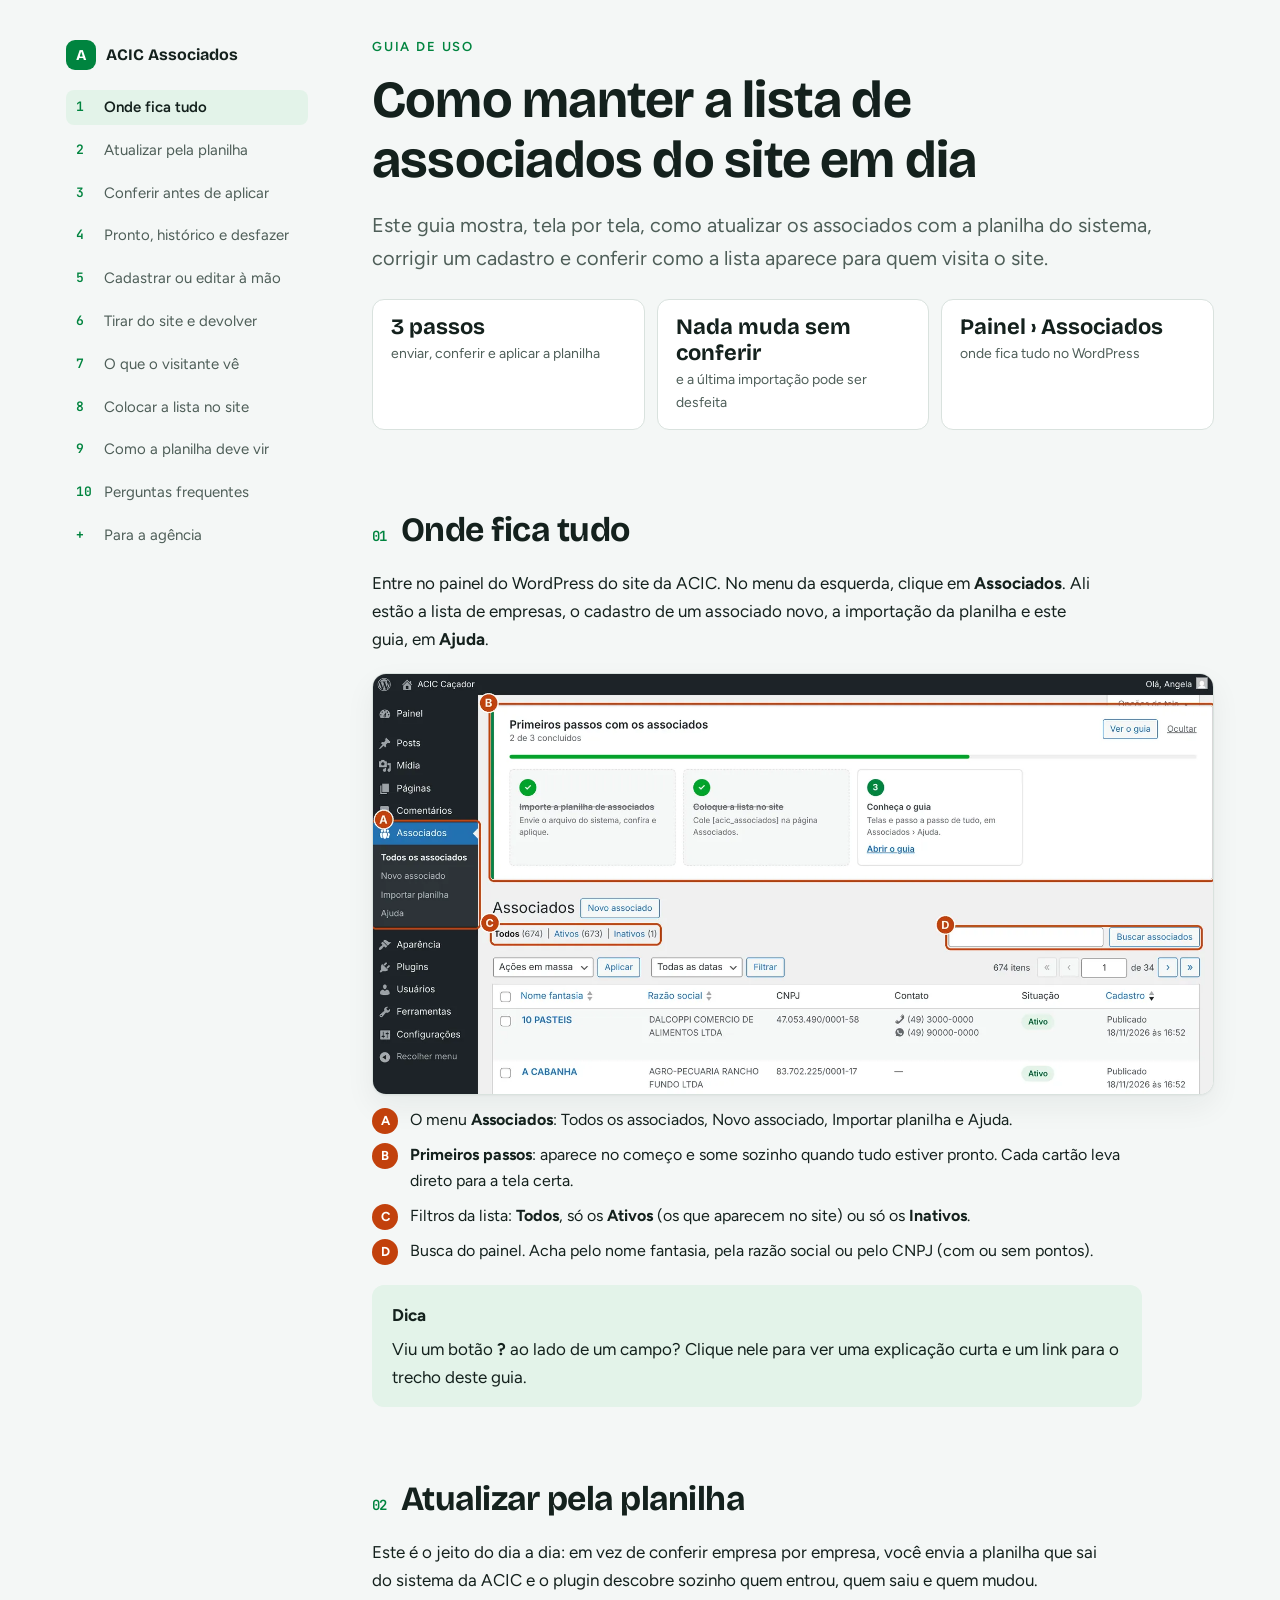
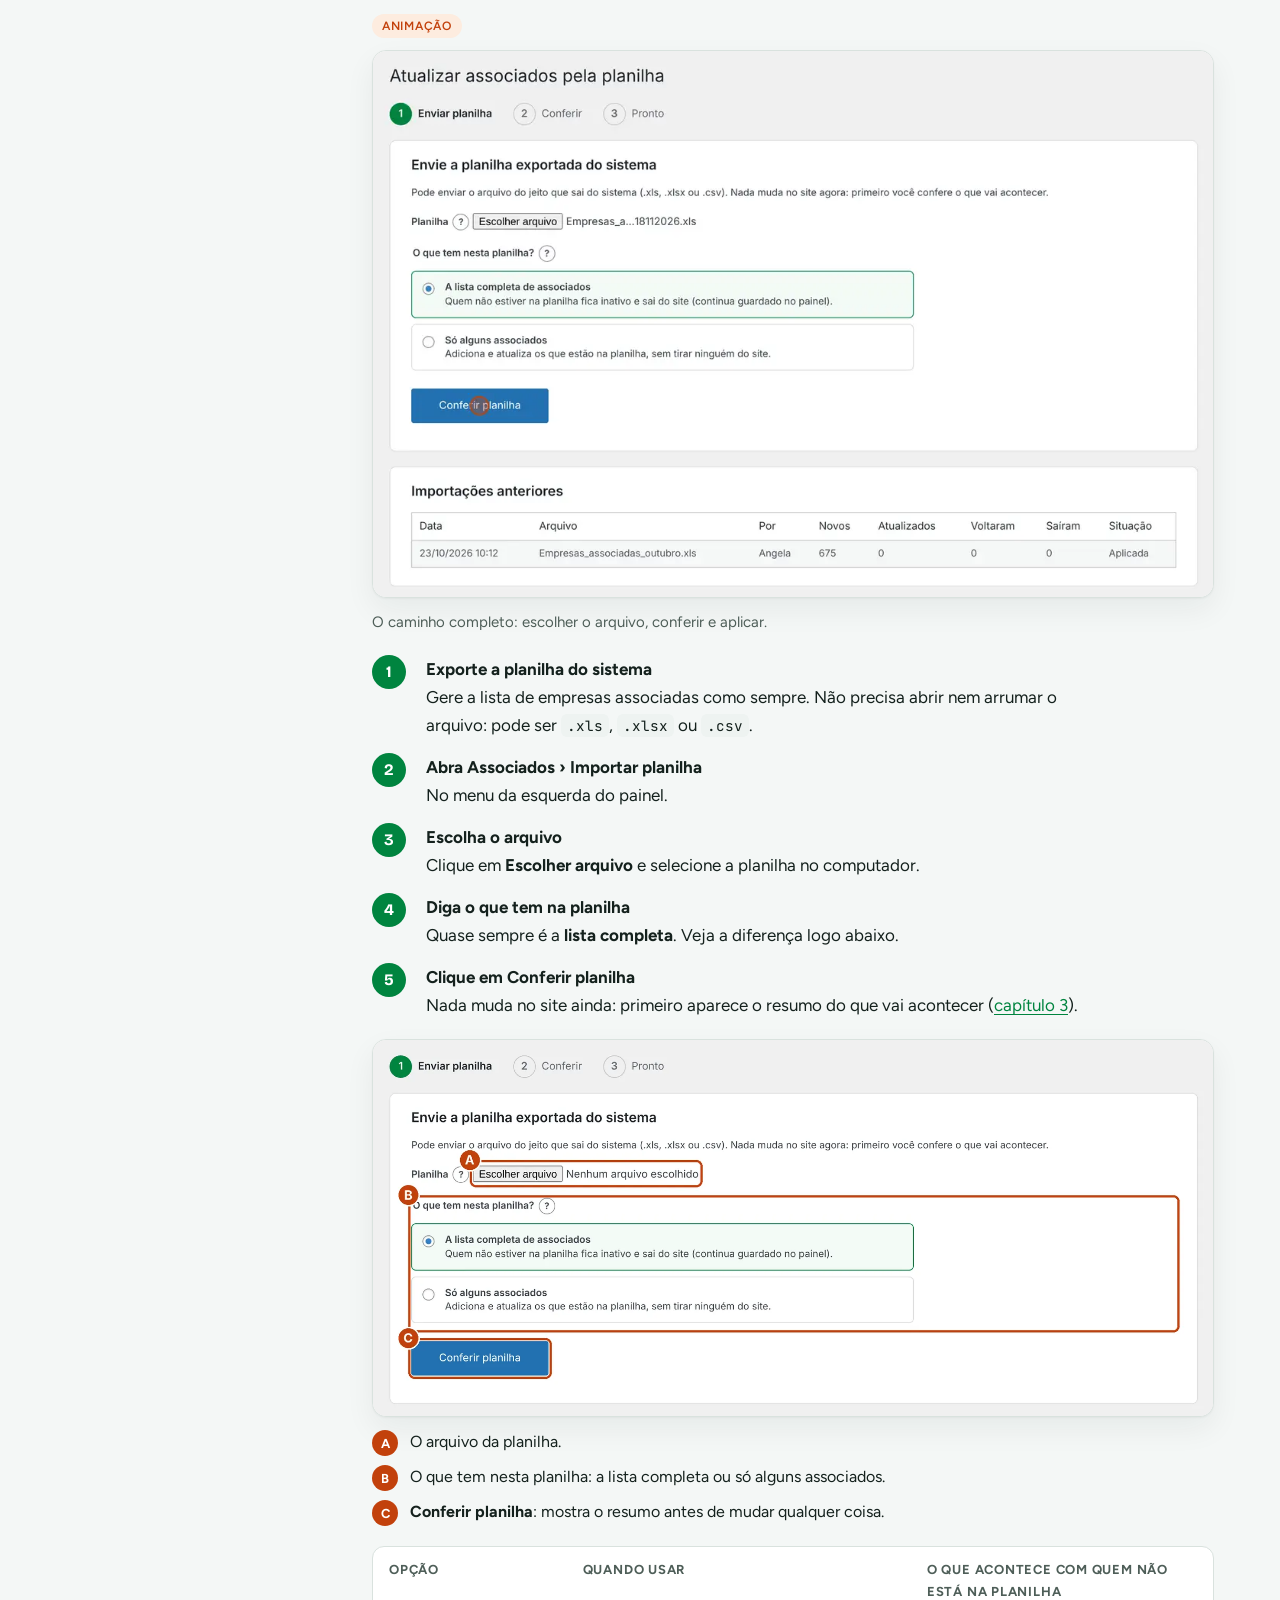
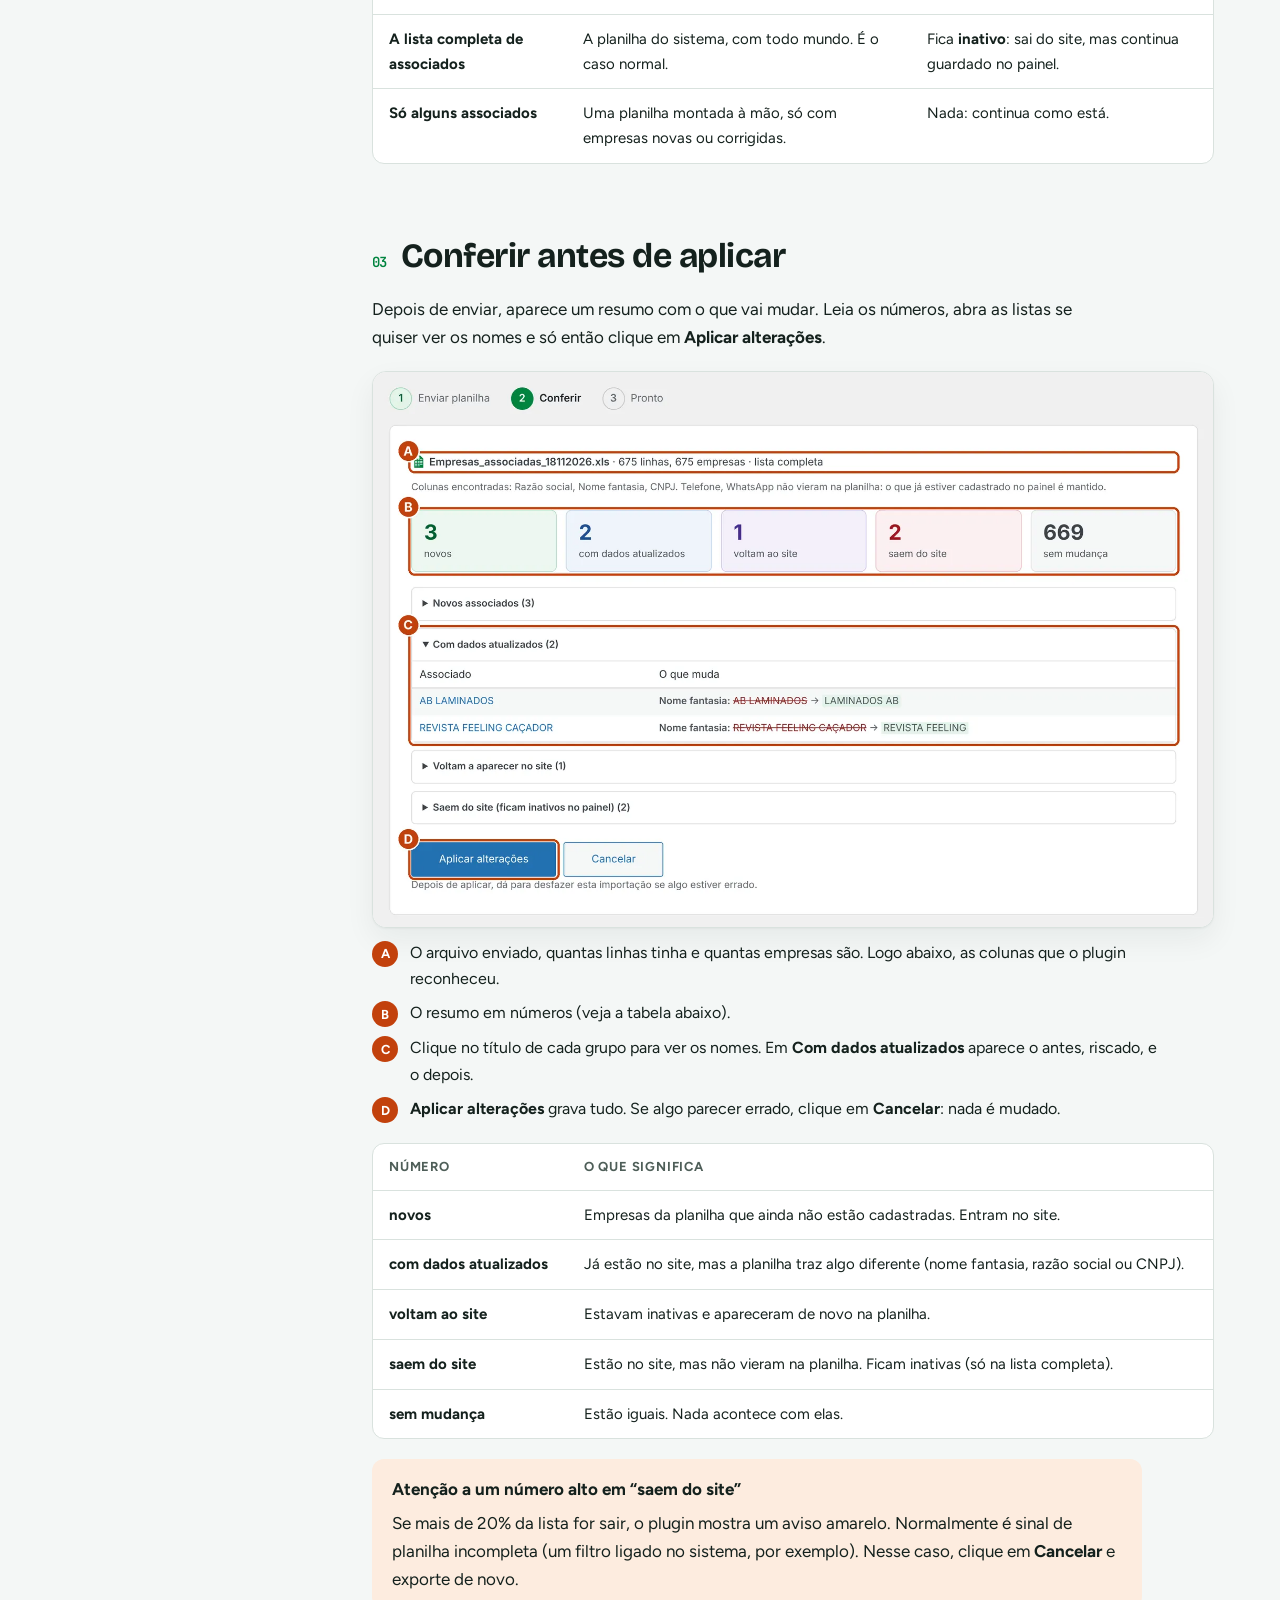
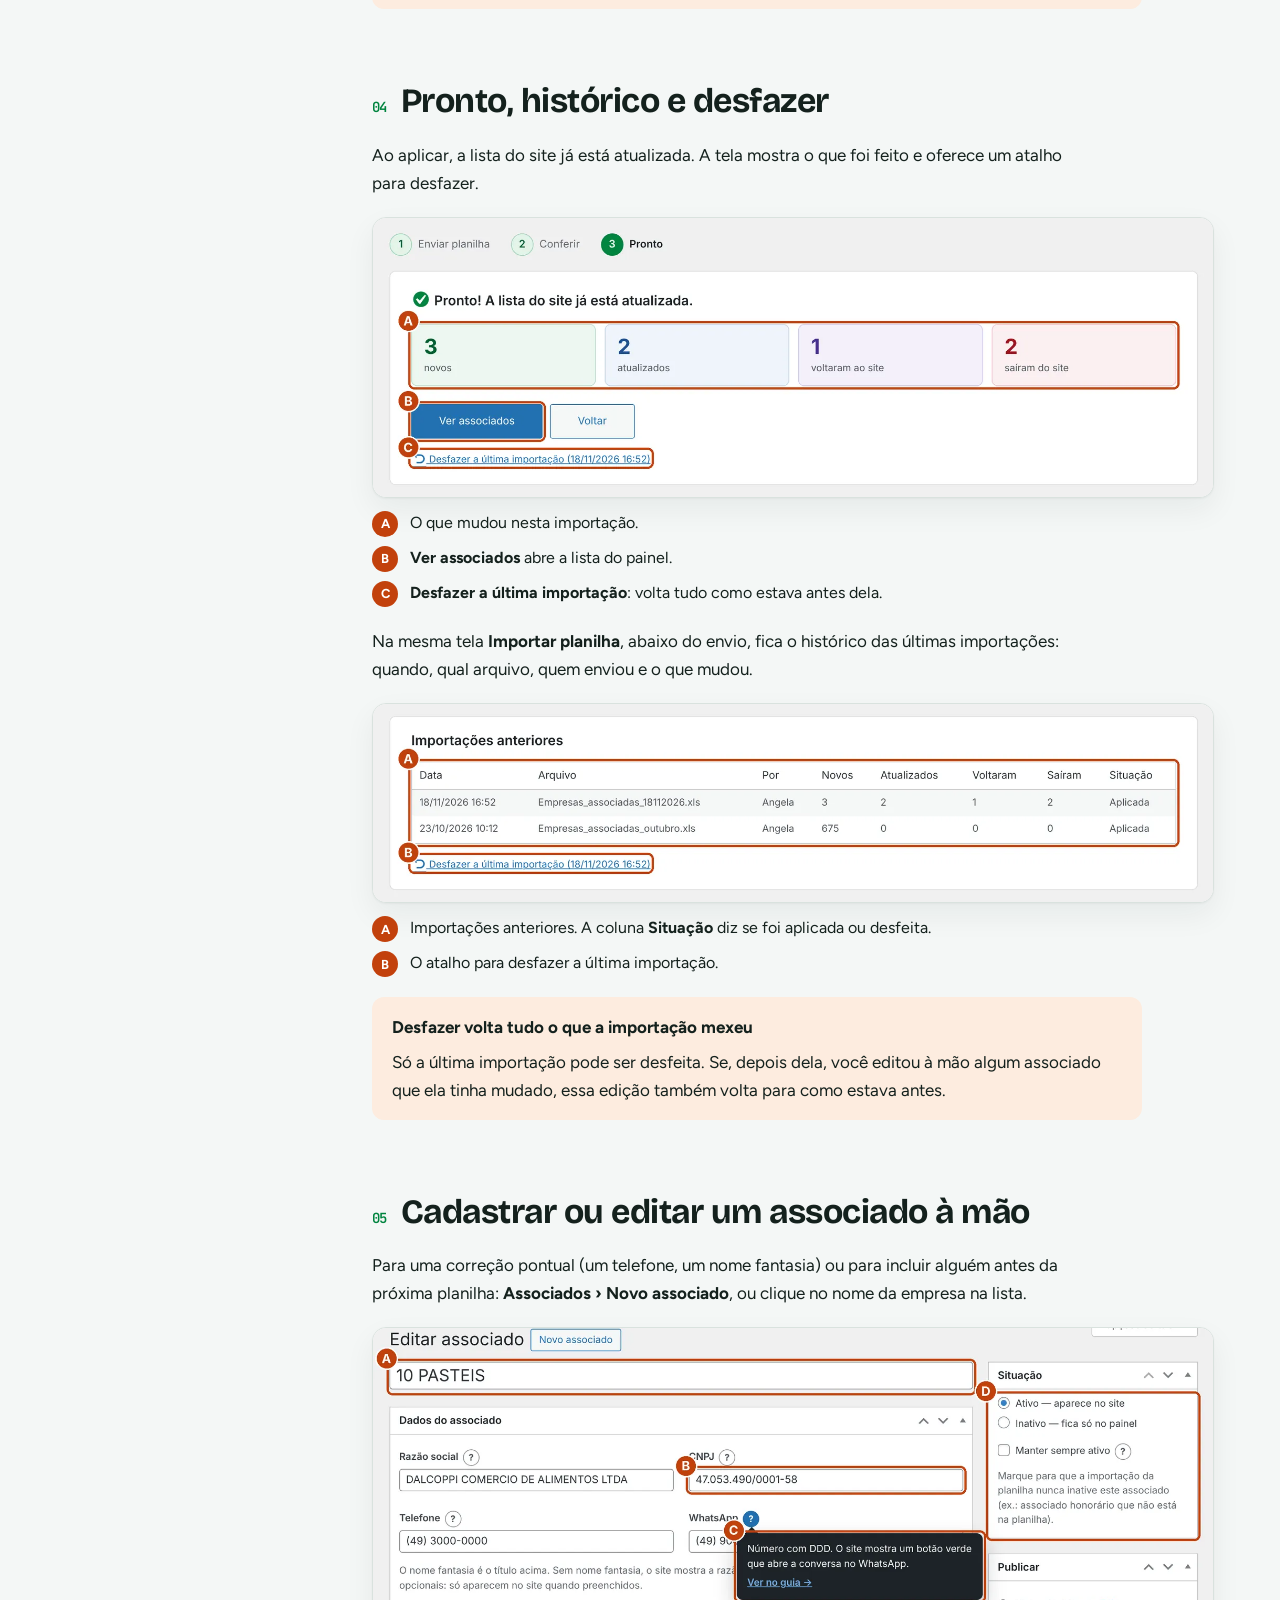
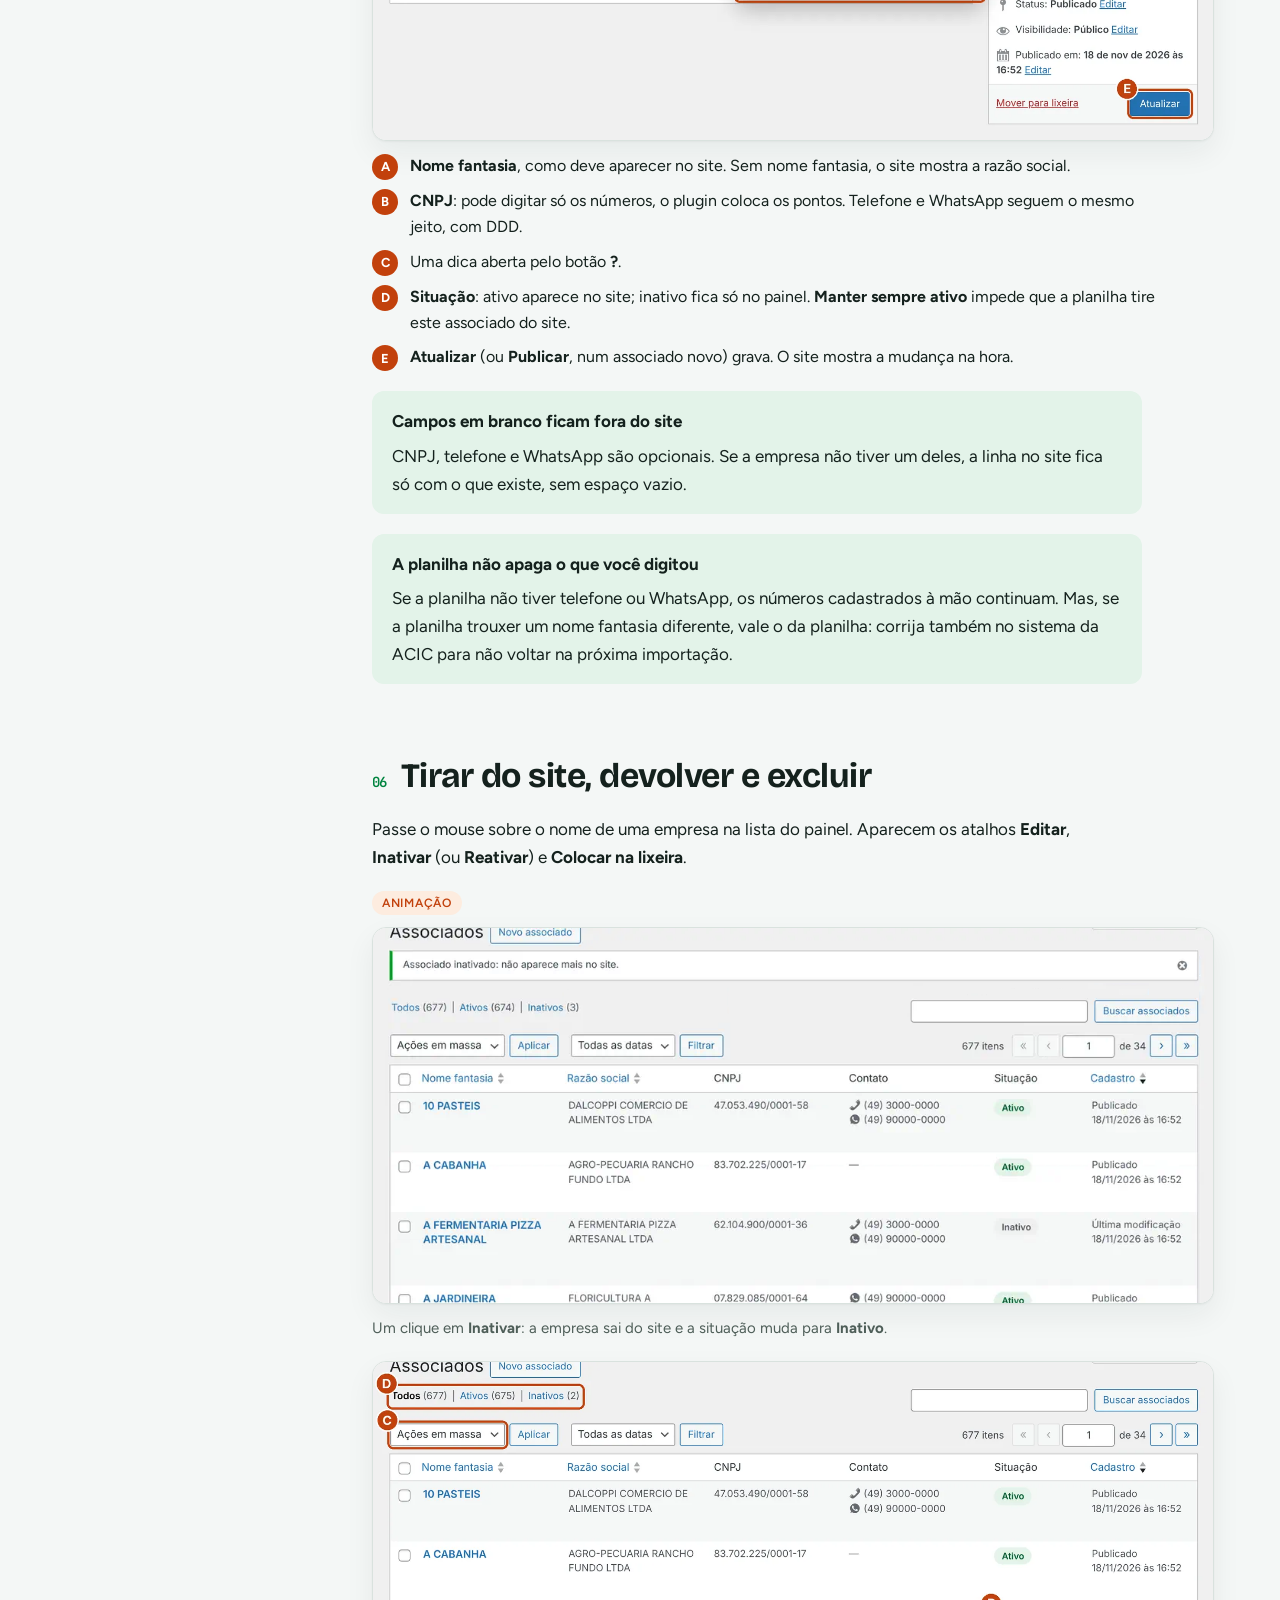
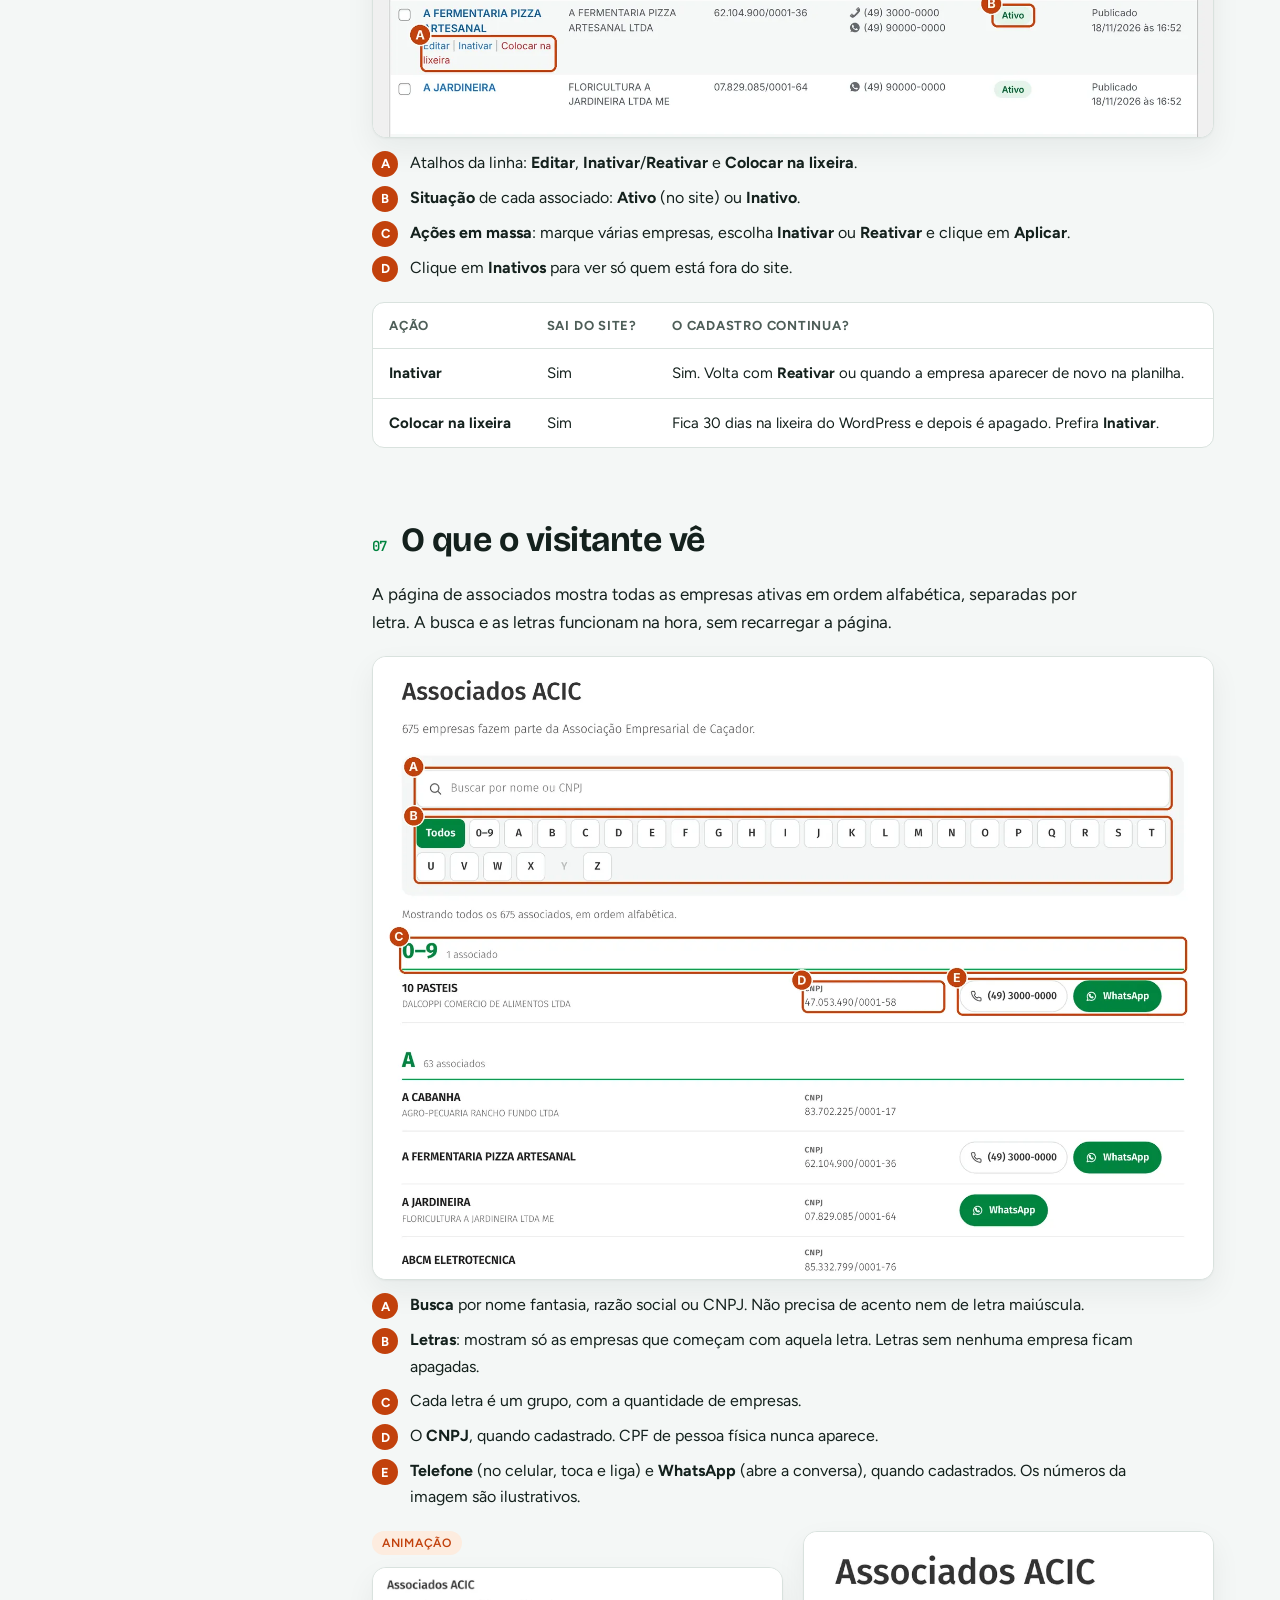
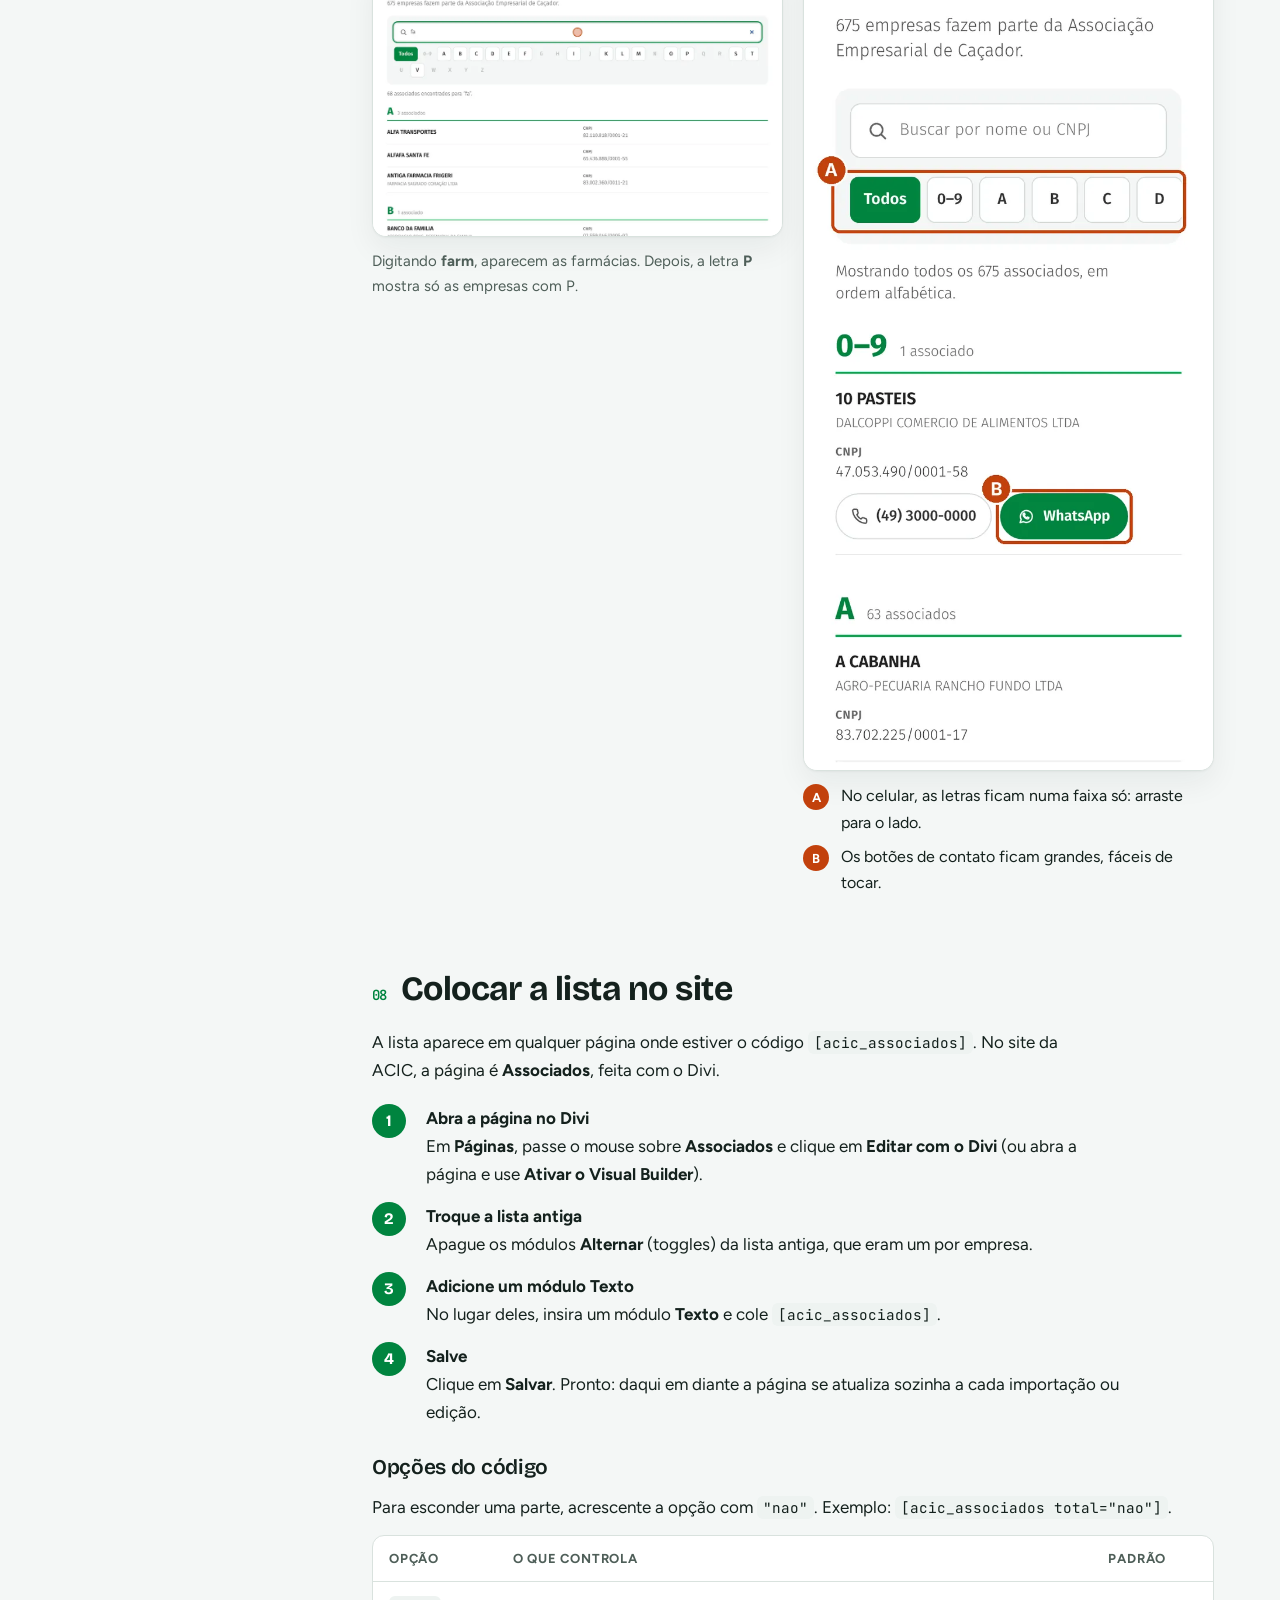
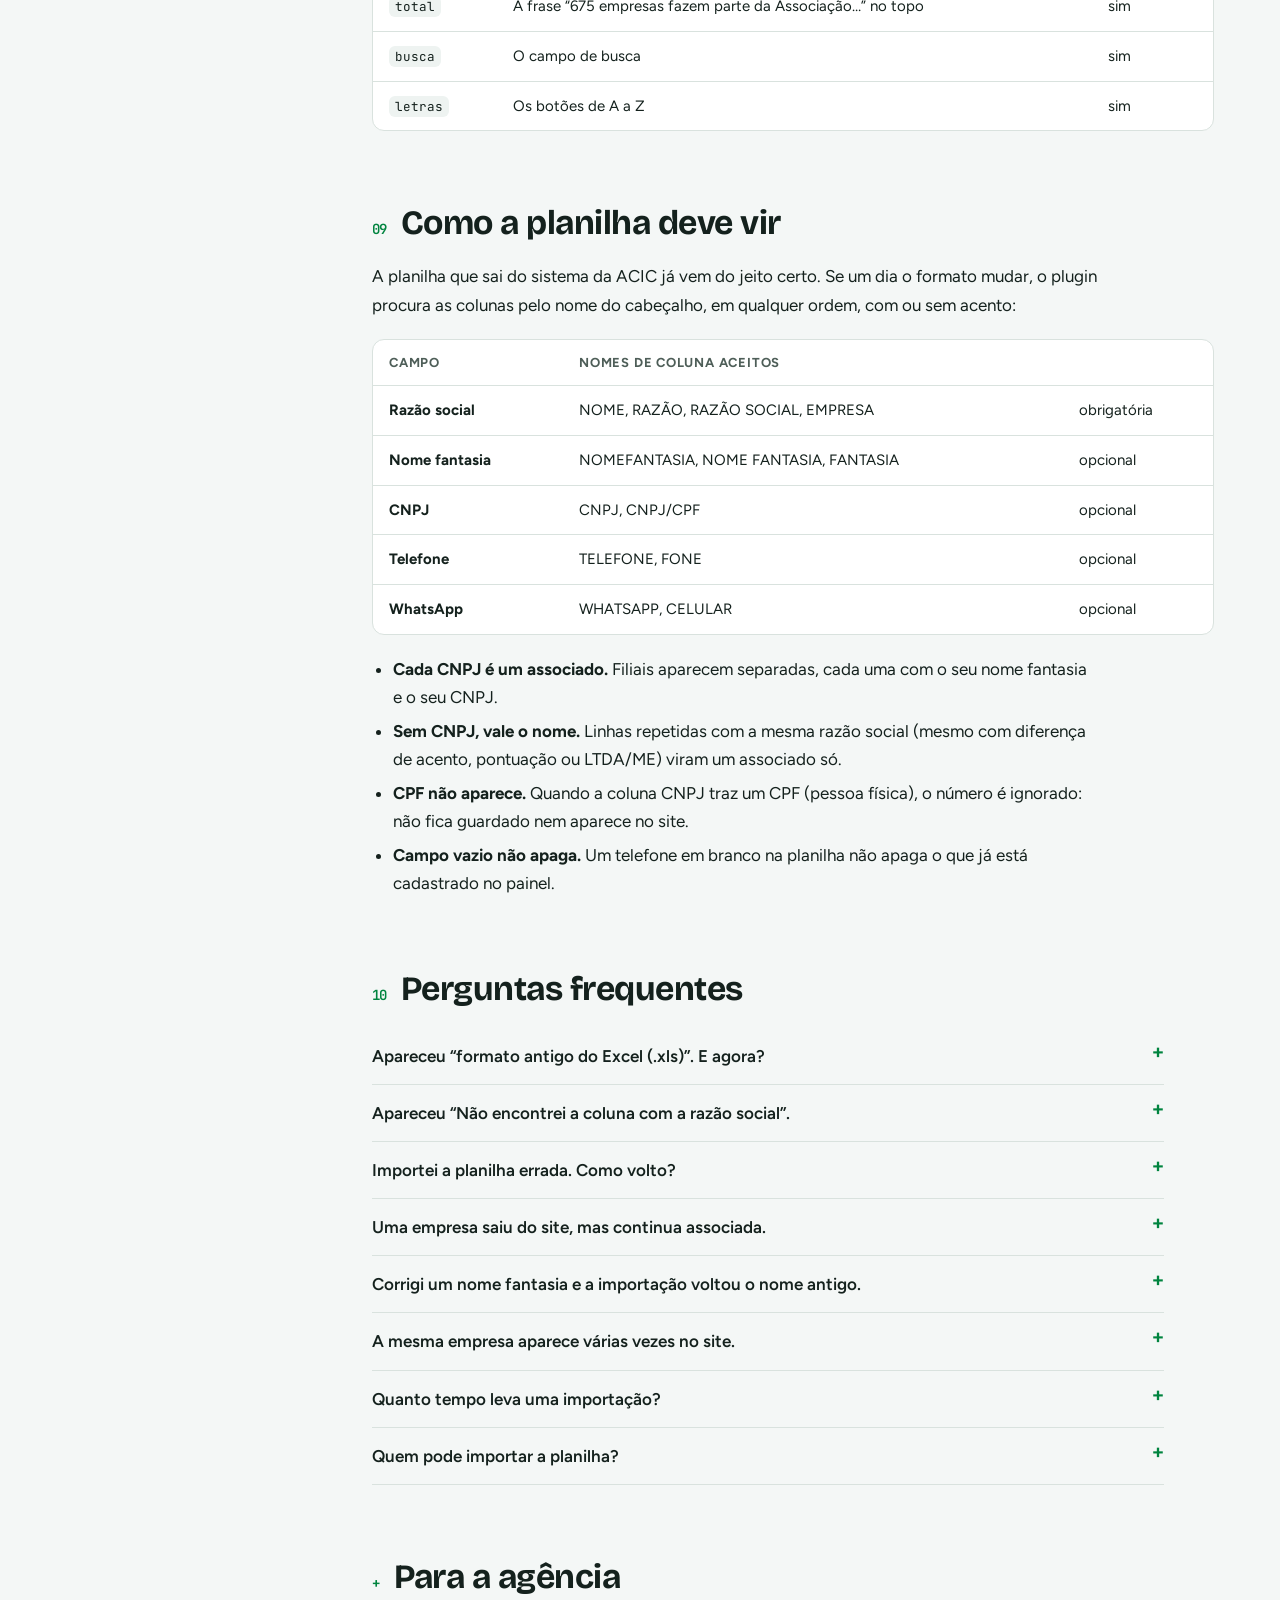
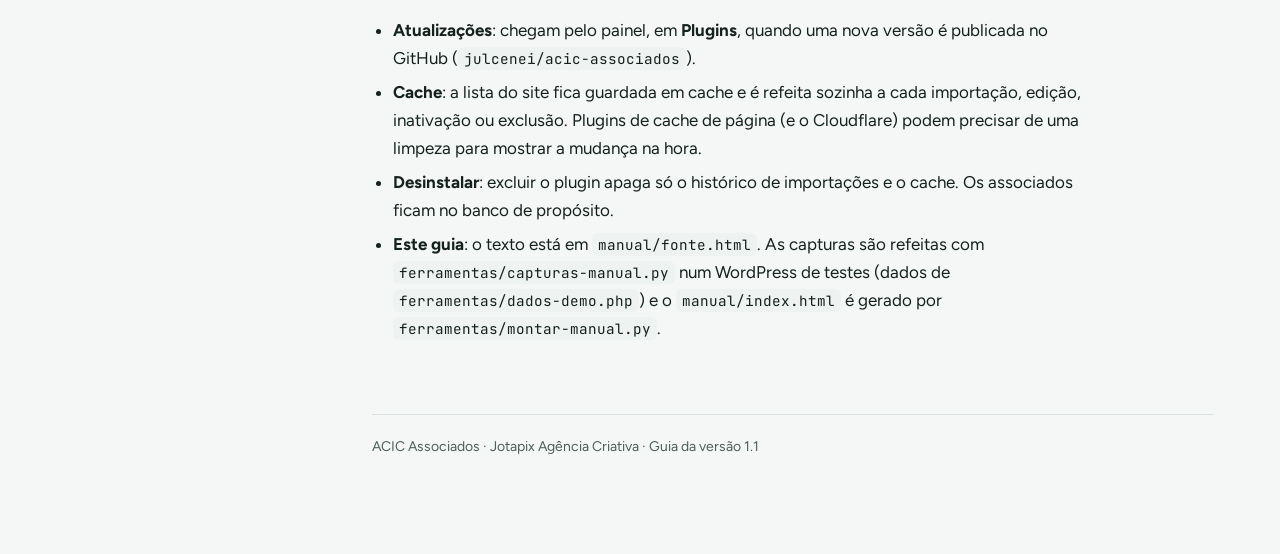
==== manual/index.html @ 361d0163 "Versão 1.1.0: guia de uso com telas no painel, primeiros passos e dicas Co-Authored-By: Claude Opus " ====
<!doctype html>
<html lang="pt-BR">
<head>
<meta charset="utf-8">
<meta name="viewport" content="width=device-width, initial-scale=1, viewport-fit=cover">
<title>Guia do ACIC Associados</title>
<meta name="claude:viewport-fit-sides" content="cover">
<link rel="preconnect" href="https://fonts.googleapis.com">
<link rel="stylesheet" href="https://fonts.googleapis.com/css2?family=Bricolage+Grotesque:opsz,wght@12..96,600;12..96,700&amp;family=Figtree:wght@400;500;600;700&amp;family=JetBrains+Mono:wght@500&amp;display=swap">
<style>
/* Layout (o mesmo do guia do JPX Eventos): guia de campo — índice fixo à esquerda, coluna de leitura com capturas anotadas (letras laranja = marcações nas imagens). */
:root{
  --bg:#F4F7F6; --surface:#FFFFFF; --ink:#14211D; --muted:#4E5E58; --line:#D9E2DE;
  --accent:#00843F; --accent-soft:#E3F3E9; --mark:#C2410C; --mark-soft:#FDECDF; --code:#EEF3F1;
  --display:'Bricolage Grotesque','Segoe UI',system-ui,sans-serif;
  --body:'Figtree','Segoe UI',system-ui,-apple-system,sans-serif;
  --mono:'JetBrains Mono',ui-monospace,Consolas,monospace;
  --r:14px;
}
@media (prefers-color-scheme: dark){:root:not([data-theme="light"]){
  --bg:#0E1513; --surface:#151F1C; --ink:#E4EDEA; --muted:#A3B5AE; --line:#2B3B36;
  --accent:#4CC98A; --accent-soft:#143322; --mark:#FF8F57; --mark-soft:#3A2419; --code:#1C2925; color-scheme:dark}}
:root[data-theme="dark"]{
  --bg:#0E1513; --surface:#151F1C; --ink:#E4EDEA; --muted:#A3B5AE; --line:#2B3B36;
  --accent:#4CC98A; --accent-soft:#143322; --mark:#FF8F57; --mark-soft:#3A2419; --code:#1C2925; color-scheme:dark}

*{box-sizing:border-box}
html{scroll-behavior:smooth;scroll-padding-top:24px}
body{margin:0;background:var(--bg);color:var(--ink);font:400 17px/1.65 var(--body);-webkit-font-smoothing:antialiased}
a{color:var(--accent);text-underline-offset:3px}
a:hover{text-decoration-thickness:2px}
:focus-visible{outline:3px solid var(--accent);outline-offset:3px;border-radius:4px}
img{max-width:100%;height:auto;display:block}
h1,h2,h3{font-family:var(--display);line-height:1.15;letter-spacing:-.015em;text-wrap:balance;margin:0}
h1{font-size:clamp(34px,5vw,52px);font-weight:700}
h2{font-size:clamp(26px,3.4vw,34px);font-weight:700}
h3{font-size:21px;font-weight:600}
p{margin:0}
code,kbd{font-family:var(--mono);font-size:.84em}
code{background:var(--code);padding:2px 6px;border-radius:6px;white-space:nowrap}
kbd{display:inline-block;padding:1px 7px;border:1px solid var(--line);border-bottom-width:2px;border-radius:6px;background:var(--surface)}

.pagina{display:grid;grid-template-columns:250px minmax(0,1fr);gap:56px;max-width:1180px;margin:0 auto;padding-block:40px 96px;padding-left:max(16px,env(safe-area-inset-left,0px));padding-right:max(16px,env(safe-area-inset-right,0px))}

/* Índice */
.indice{position:sticky;top:24px;align-self:start;max-height:calc(100vh - 48px);overflow:auto;padding-right:8px}
.indice__marca{display:flex;align-items:center;gap:10px;margin-bottom:20px;font:700 16px/1 var(--display)}
.indice__marca i{width:30px;height:30px;border-radius:9px;background:var(--accent);display:grid;place-items:center;color:var(--surface);font-style:normal;font-size:15px}
.indice ol{list-style:none;margin:0;padding:0;display:flex;flex-direction:column;gap:2px;counter-reset:cap}
.indice li{counter-increment:cap}
.indice a{display:flex;gap:10px;padding:7px 10px;border-radius:8px;color:var(--muted);text-decoration:none;font-size:15px;line-height:1.35}
.indice a::before{content:counter(cap);min-width:18px;font:600 13px/1.6 var(--mono);color:var(--accent)}
.indice a:hover{background:var(--accent-soft);color:var(--ink)}
.indice a[aria-current="true"]{background:var(--accent-soft);color:var(--ink);font-weight:600}
.indice .anexo a::before{content:"+"}
.indice details summary{display:none}

/* Conteúdo */
main{min-width:0;display:flex;flex-direction:column;gap:72px}
.capa{display:flex;flex-direction:column;gap:18px;padding-bottom:8px}
.chamada{font:600 13px/1 var(--body);letter-spacing:.14em;text-transform:uppercase;color:var(--accent)}
.capa p.lede{font-size:20px;color:var(--muted);max-width:62ch}
.fatos{display:flex;flex-wrap:wrap;gap:12px;margin-top:6px}
.fato{display:flex;flex-direction:column;gap:2px;padding:14px 18px;border-radius:12px;background:var(--surface);border:1px solid var(--line);min-width:0;flex:1 1 200px}
.fato strong{font:700 22px/1.2 var(--display)}
.fato span{font-size:14px;color:var(--muted)}

section{display:flex;flex-direction:column;gap:20px}
section > p,section > ul,section > ol:not(.passos):not(.legenda){max-width:66ch}
section h2{display:flex;align-items:baseline;gap:14px}
section h2 small{font:600 14px/1 var(--mono);color:var(--accent)}
.sub{display:flex;flex-direction:column;gap:14px;margin-top:8px}
ul,ol{margin:0;padding-left:1.25em}
li+li{margin-top:6px}

/* Passos numerados (sequência real) */
.passos{list-style:none;padding:0;margin:0;display:flex;flex-direction:column;gap:14px;counter-reset:p;max-width:68ch}
.passos > li{counter-increment:p;display:grid;grid-template-columns:40px minmax(0,1fr);gap:14px;align-items:start;margin:0}
.passos > li::before{content:counter(p);display:grid;place-items:center;width:34px;height:34px;border-radius:50%;background:var(--accent);color:var(--surface);font:700 16px/1 var(--display)}
.passos > li > div > strong:first-child{display:block}

/* Figuras anotadas */
figure{margin:0;display:flex;flex-direction:column;gap:12px}
.quadro{display:block;border:1px solid var(--line);border-radius:var(--r);overflow:hidden;background:var(--surface);box-shadow:0 1px 2px rgba(0,0,0,.04),0 12px 30px rgba(20,33,29,.06)}
.quadro img{width:100%}
figure.estreita{max-width:620px}
figcaption{font-size:15px;color:var(--muted)}
.legenda{list-style:none;margin:0;padding:0;display:flex;flex-direction:column;gap:8px;max-width:72ch}
.legenda li{display:grid;grid-template-columns:28px minmax(0,1fr);gap:10px;align-items:start;margin:0;font-size:16px}
.legenda b{display:grid;place-items:center;width:26px;height:26px;border-radius:50%;background:var(--mark);color:#fff;font:700 13px/1 var(--body);margin-top:1px}
.dupla{display:grid;grid-template-columns:repeat(2,minmax(0,1fr));gap:20px;align-items:start}
.dupla--celular{grid-template-columns:repeat(2,minmax(0,280px));justify-content:start}
.selo-anim{align-self:flex-start;font:600 12px/1 var(--body);letter-spacing:.06em;text-transform:uppercase;color:var(--mark);background:var(--mark-soft);padding:6px 10px;border-radius:999px}

/* Avisos */
.nota{display:flex;flex-direction:column;gap:6px;padding:16px 20px;border-radius:12px;background:var(--accent-soft);max-width:70ch}
.nota strong{font-weight:700}
.nota--atencao{background:var(--mark-soft)}

/* Perguntas */
details.pergunta{border-bottom:1px solid var(--line);padding:14px 0;max-width:72ch}
details.pergunta summary{cursor:pointer;font-weight:600;list-style:none;display:flex;justify-content:space-between;gap:16px}
details.pergunta summary::after{content:"+";color:var(--accent);font:600 20px/1 var(--mono)}
details.pergunta[open] summary::after{content:"−"}
details.pergunta p{margin-top:10px;color:var(--muted)}

/* Tabela */
.tabela{overflow-x:auto;border:1px solid var(--line);border-radius:12px;background:var(--surface)}
table{border-collapse:collapse;width:100%;min-width:560px;font-size:15px}
th,td{text-align:left;padding:12px 16px;border-bottom:1px solid var(--line);vertical-align:top}
th{font-size:13px;letter-spacing:.06em;text-transform:uppercase;color:var(--muted)}
tr:last-child td{border-bottom:0}

.rodape{color:var(--muted);font-size:14px;border-top:1px solid var(--line);padding-top:20px}

@media (max-width:960px){
  .pagina{grid-template-columns:minmax(0,1fr);gap:28px;padding-block:20px 72px}
  .indice{position:static;max-height:none;padding:0}
  .indice details{border:1px solid var(--line);border-radius:12px;background:var(--surface);padding:6px 10px}
  .indice details summary{display:block;cursor:pointer;padding:8px 4px;font-weight:600}
  main{gap:56px}
}
@media (max-width:600px){
  body{font-size:16px}
  .dupla{grid-template-columns:minmax(0,1fr)}
  .dupla--celular{grid-template-columns:repeat(2,minmax(0,1fr))}
}
@media (prefers-reduced-motion:reduce){html{scroll-behavior:auto}}
</style>
</head>
<body>


<div class="pagina">
  <nav class="indice" aria-label="Índice do guia">
    <div class="indice__marca"><i aria-hidden="true">A</i>ACIC Associados</div>
    <details open>
      <summary>Índice do guia</summary>
      <ol>
        <li><a href="#visao-geral">Onde fica tudo</a></li>
        <li><a href="#importar">Atualizar pela planilha</a></li>
        <li><a href="#conferir">Conferir antes de aplicar</a></li>
        <li><a href="#desfazer">Pronto, histórico e desfazer</a></li>
        <li><a href="#cadastro">Cadastrar ou editar à mão</a></li>
        <li><a href="#inativar">Tirar do site e devolver</a></li>
        <li><a href="#visitante">O que o visitante vê</a></li>
        <li><a href="#no-site">Colocar a lista no site</a></li>
        <li><a href="#planilha">Como a planilha deve vir</a></li>
        <li><a href="#perguntas">Perguntas frequentes</a></li>
        <li class="anexo"><a href="#implantacao">Para a agência</a></li>
      </ol>
    </details>
  </nav>

  <main>
    <header class="capa">
      <span class="chamada">Guia de uso</span>
      <h1>Como manter a lista de associados do site em dia</h1>
      <p class="lede">Este guia mostra, tela por tela, como atualizar os associados com a planilha do sistema, corrigir um cadastro e conferir como a lista aparece para quem visita o site.</p>
      <div class="fatos">
        <div class="fato"><strong>3 passos</strong><span>enviar, conferir e aplicar a planilha</span></div>
        <div class="fato"><strong>Nada muda sem conferir</strong><span>e a última importação pode ser desfeita</span></div>
        <div class="fato"><strong>Painel › Associados</strong><span>onde fica tudo no WordPress</span></div>
      </div>
    </header>

    <!-- 1 -->
    <section id="visao-geral">
      <h2><small>01</small>Onde fica tudo</h2>
      <p>Entre no painel do WordPress do site da ACIC. No menu da esquerda, clique em <strong>Associados</strong>. Ali estão a lista de empresas, o cadastro de um associado novo, a importação da planilha e este guia, em <strong>Ajuda</strong>.</p>
      <figure>
        <a class="quadro" href="img/painel-inicio.webp" target="_blank" rel="noopener"><img src="img/painel-inicio.webp" width="1600" height="800" alt="Menu Associados no painel do WordPress, o quadro Primeiros passos e a lista de associados"></a>
        <ol class="legenda">
          <li><b>A</b><span>O menu <strong>Associados</strong>: Todos os associados, Novo associado, Importar planilha e Ajuda.</span></li>
          <li><b>B</b><span><strong>Primeiros passos</strong>: aparece no começo e some sozinho quando tudo estiver pronto. Cada cartão leva direto para a tela certa.</span></li>
          <li><b>C</b><span>Filtros da lista: <strong>Todos</strong>, só os <strong>Ativos</strong> (os que aparecem no site) ou só os <strong>Inativos</strong>.</span></li>
          <li><b>D</b><span>Busca do painel. Acha pelo nome fantasia, pela razão social ou pelo CNPJ (com ou sem pontos).</span></li>
        </ol>
      </figure>
      <div class="nota"><strong>Dica</strong><p>Viu um botão <strong>?</strong> ao lado de um campo? Clique nele para ver uma explicação curta e um link para o trecho deste guia.</p></div>
    </section>

    <!-- 2 -->
    <section id="importar">
      <h2><small>02</small>Atualizar pela planilha</h2>
      <p>Este é o jeito do dia a dia: em vez de conferir empresa por empresa, você envia a planilha que sai do sistema da ACIC e o plugin descobre sozinho quem entrou, quem saiu e quem mudou.</p>
      <figure>
        <span class="selo-anim">Animação</span>
        <a class="quadro" href="img/anim-importar.webp" target="_blank" rel="noopener"><img src="img/anim-importar.webp" width="1100" height="715" alt="Animação: escolher a planilha, clicar em Conferir planilha, ver o resumo e aplicar"></a>
        <figcaption>O caminho completo: escolher o arquivo, conferir e aplicar.</figcaption>
      </figure>

      <ol class="passos">
        <li><div><strong>Exporte a planilha do sistema</strong>Gere a lista de empresas associadas como sempre. Não precisa abrir nem arrumar o arquivo: pode ser <code>.xls</code>, <code>.xlsx</code> ou <code>.csv</code>.</div></li>
        <li><div><strong>Abra Associados › Importar planilha</strong>No menu da esquerda do painel.</div></li>
        <li><div><strong>Escolha o arquivo</strong>Clique em <strong>Escolher arquivo</strong> e selecione a planilha no computador.</div></li>
        <li><div><strong>Diga o que tem na planilha</strong>Quase sempre é a <strong>lista completa</strong>. Veja a diferença logo abaixo.</div></li>
        <li><div><strong>Clique em Conferir planilha</strong>Nada muda no site ainda: primeiro aparece o resumo do que vai acontecer (<a href="#conferir">capítulo 3</a>).</div></li>
      </ol>

      <figure>
        <a class="quadro" href="img/importar-envio.webp" target="_blank" rel="noopener"><img src="img/importar-envio.webp" width="1600" height="716" alt="Tela Importar planilha com o campo do arquivo, as duas opções e o botão Conferir planilha"></a>
        <ol class="legenda">
          <li><b>A</b><span>O arquivo da planilha.</span></li>
          <li><b>B</b><span>O que tem nesta planilha: a lista completa ou só alguns associados.</span></li>
          <li><b>C</b><span><strong>Conferir planilha</strong>: mostra o resumo antes de mudar qualquer coisa.</span></li>
        </ol>
      </figure>

      <div class="tabela">
        <table>
          <thead><tr><th>Opção</th><th>Quando usar</th><th>O que acontece com quem não está na planilha</th></tr></thead>
          <tbody>
            <tr><td><strong>A lista completa de associados</strong></td><td>A planilha do sistema, com todo mundo. É o caso normal.</td><td>Fica <strong>inativo</strong>: sai do site, mas continua guardado no painel.</td></tr>
            <tr><td><strong>Só alguns associados</strong></td><td>Uma planilha montada à mão, só com empresas novas ou corrigidas.</td><td>Nada: continua como está.</td></tr>
          </tbody>
        </table>
      </div>
    </section>

    <!-- 3 -->
    <section id="conferir">
      <h2><small>03</small>Conferir antes de aplicar</h2>
      <p>Depois de enviar, aparece um resumo com o que vai mudar. Leia os números, abra as listas se quiser ver os nomes e só então clique em <strong>Aplicar alterações</strong>.</p>
      <figure>
        <a class="quadro" href="img/importar-previa.webp" target="_blank" rel="noopener"><img src="img/importar-previa.webp" width="1600" height="1056" alt="Resumo da importação com os números e a lista de associados com dados atualizados aberta"></a>
        <ol class="legenda">
          <li><b>A</b><span>O arquivo enviado, quantas linhas tinha e quantas empresas são. Logo abaixo, as colunas que o plugin reconheceu.</span></li>
          <li><b>B</b><span>O resumo em números (veja a tabela abaixo).</span></li>
          <li><b>C</b><span>Clique no título de cada grupo para ver os nomes. Em <strong>Com dados atualizados</strong> aparece o antes, riscado, e o depois.</span></li>
          <li><b>D</b><span><strong>Aplicar alterações</strong> grava tudo. Se algo parecer errado, clique em <strong>Cancelar</strong>: nada é mudado.</span></li>
        </ol>
      </figure>

      <div class="tabela">
        <table>
          <thead><tr><th>Número</th><th>O que significa</th></tr></thead>
          <tbody>
            <tr><td><strong>novos</strong></td><td>Empresas da planilha que ainda não estão cadastradas. Entram no site.</td></tr>
            <tr><td><strong>com dados atualizados</strong></td><td>Já estão no site, mas a planilha traz algo diferente (nome fantasia, razão social ou CNPJ).</td></tr>
            <tr><td><strong>voltam ao site</strong></td><td>Estavam inativas e apareceram de novo na planilha.</td></tr>
            <tr><td><strong>saem do site</strong></td><td>Estão no site, mas não vieram na planilha. Ficam inativas (só na lista completa).</td></tr>
            <tr><td><strong>sem mudança</strong></td><td>Estão iguais. Nada acontece com elas.</td></tr>
          </tbody>
        </table>
      </div>

      <div class="nota nota--atencao"><strong>Atenção a um número alto em “saem do site”</strong><p>Se mais de 20% da lista for sair, o plugin mostra um aviso amarelo. Normalmente é sinal de planilha incompleta (um filtro ligado no sistema, por exemplo). Nesse caso, clique em <strong>Cancelar</strong> e exporte de novo.</p></div>
    </section>

    <!-- 4 -->
    <section id="desfazer">
      <h2><small>04</small>Pronto, histórico e desfazer</h2>
      <p>Ao aplicar, a lista do site já está atualizada. A tela mostra o que foi feito e oferece um atalho para desfazer.</p>
      <figure>
        <a class="quadro" href="img/importar-pronto.webp" target="_blank" rel="noopener"><img src="img/importar-pronto.webp" width="1600" height="532" alt="Tela Pronto com os números da importação, o botão Ver associados e o link Desfazer"></a>
        <ol class="legenda">
          <li><b>A</b><span>O que mudou nesta importação.</span></li>
          <li><b>B</b><span><strong>Ver associados</strong> abre a lista do painel.</span></li>
          <li><b>C</b><span><strong>Desfazer a última importação</strong>: volta tudo como estava antes dela.</span></li>
        </ol>
      </figure>
      <p>Na mesma tela <strong>Importar planilha</strong>, abaixo do envio, fica o histórico das últimas importações: quando, qual arquivo, quem enviou e o que mudou.</p>
      <figure>
        <a class="quadro" href="img/historico.webp" target="_blank" rel="noopener"><img src="img/historico.webp" width="1600" height="378" alt="Tabela Importações anteriores e o link para desfazer a última"></a>
        <ol class="legenda">
          <li><b>A</b><span>Importações anteriores. A coluna <strong>Situação</strong> diz se foi aplicada ou desfeita.</span></li>
          <li><b>B</b><span>O atalho para desfazer a última importação.</span></li>
        </ol>
      </figure>
      <div class="nota nota--atencao"><strong>Desfazer volta tudo o que a importação mexeu</strong><p>Só a última importação pode ser desfeita. Se, depois dela, você editou à mão algum associado que ela tinha mudado, essa edição também volta para como estava antes.</p></div>
    </section>

    <!-- 5 -->
    <section id="cadastro">
      <h2><small>05</small>Cadastrar ou editar um associado à mão</h2>
      <p>Para uma correção pontual (um telefone, um nome fantasia) ou para incluir alguém antes da próxima planilha: <strong>Associados › Novo associado</strong>, ou clique no nome da empresa na lista.</p>
      <figure>
        <a class="quadro" href="img/editar.webp" target="_blank" rel="noopener"><img src="img/editar.webp" width="1600" height="785" alt="Tela Editar associado com nome fantasia, campos, uma dica aberta, situação e o botão Atualizar"></a>
        <ol class="legenda">
          <li><b>A</b><span><strong>Nome fantasia</strong>, como deve aparecer no site. Sem nome fantasia, o site mostra a razão social.</span></li>
          <li><b>B</b><span><strong>CNPJ</strong>: pode digitar só os números, o plugin coloca os pontos. Telefone e WhatsApp seguem o mesmo jeito, com DDD.</span></li>
          <li><b>C</b><span>Uma dica aberta pelo botão <strong>?</strong>.</span></li>
          <li><b>D</b><span><strong>Situação</strong>: ativo aparece no site; inativo fica só no painel. <strong>Manter sempre ativo</strong> impede que a planilha tire este associado do site.</span></li>
          <li><b>E</b><span><strong>Atualizar</strong> (ou <strong>Publicar</strong>, num associado novo) grava. O site mostra a mudança na hora.</span></li>
        </ol>
      </figure>
      <div class="nota"><strong>Campos em branco ficam fora do site</strong><p>CNPJ, telefone e WhatsApp são opcionais. Se a empresa não tiver um deles, a linha no site fica só com o que existe, sem espaço vazio.</p></div>
      <div class="nota"><strong>A planilha não apaga o que você digitou</strong><p>Se a planilha não tiver telefone ou WhatsApp, os números cadastrados à mão continuam. Mas, se a planilha trouxer um nome fantasia diferente, vale o da planilha: corrija também no sistema da ACIC para não voltar na próxima importação.</p></div>
    </section>

    <!-- 6 -->
    <section id="inativar">
      <h2><small>06</small>Tirar do site, devolver e excluir</h2>
      <p>Passe o mouse sobre o nome de uma empresa na lista do painel. Aparecem os atalhos <strong>Editar</strong>, <strong>Inativar</strong> (ou <strong>Reativar</strong>) e <strong>Colocar na lixeira</strong>.</p>
      <figure>
        <span class="selo-anim">Animação</span>
        <a class="quadro" href="img/anim-inativar.webp" target="_blank" rel="noopener"><img src="img/anim-inativar.webp" width="1100" height="491" alt="Animação: clicar em Inativar e a situação mudar para Inativo"></a>
        <figcaption>Um clique em <strong>Inativar</strong>: a empresa sai do site e a situação muda para <strong>Inativo</strong>.</figcaption>
      </figure>
      <figure>
        <a class="quadro" href="img/lista-acoes.webp" target="_blank" rel="noopener"><img src="img/lista-acoes.webp" width="1600" height="714" alt="Lista de associados com os atalhos da linha, a coluna Situação e as ações em massa"></a>
        <ol class="legenda">
          <li><b>A</b><span>Atalhos da linha: <strong>Editar</strong>, <strong>Inativar</strong>/<strong>Reativar</strong> e <strong>Colocar na lixeira</strong>.</span></li>
          <li><b>B</b><span><strong>Situação</strong> de cada associado: <strong>Ativo</strong> (no site) ou <strong>Inativo</strong>.</span></li>
          <li><b>C</b><span><strong>Ações em massa</strong>: marque várias empresas, escolha <strong>Inativar</strong> ou <strong>Reativar</strong> e clique em <strong>Aplicar</strong>.</span></li>
          <li><b>D</b><span>Clique em <strong>Inativos</strong> para ver só quem está fora do site.</span></li>
        </ol>
      </figure>
      <div class="tabela">
        <table>
          <thead><tr><th>Ação</th><th>Sai do site?</th><th>O cadastro continua?</th></tr></thead>
          <tbody>
            <tr><td><strong>Inativar</strong></td><td>Sim</td><td>Sim. Volta com <strong>Reativar</strong> ou quando a empresa aparecer de novo na planilha.</td></tr>
            <tr><td><strong>Colocar na lixeira</strong></td><td>Sim</td><td>Fica 30 dias na lixeira do WordPress e depois é apagado. Prefira <strong>Inativar</strong>.</td></tr>
          </tbody>
        </table>
      </div>
    </section>

    <!-- 7 -->
    <section id="visitante">
      <h2><small>07</small>O que o visitante vê</h2>
      <p>A página de associados mostra todas as empresas ativas em ordem alfabética, separadas por letra. A busca e as letras funcionam na hora, sem recarregar a página.</p>
      <figure>
        <a class="quadro" href="img/site-lista.webp" target="_blank" rel="noopener"><img src="img/site-lista.webp" width="1600" height="1186" alt="Lista de associados no site com busca, letras, grupo por letra, CNPJ e botões de contato"></a>
        <ol class="legenda">
          <li><b>A</b><span><strong>Busca</strong> por nome fantasia, razão social ou CNPJ. Não precisa de acento nem de letra maiúscula.</span></li>
          <li><b>B</b><span><strong>Letras</strong>: mostram só as empresas que começam com aquela letra. Letras sem nenhuma empresa ficam apagadas.</span></li>
          <li><b>C</b><span>Cada letra é um grupo, com a quantidade de empresas.</span></li>
          <li><b>D</b><span>O <strong>CNPJ</strong>, quando cadastrado. CPF de pessoa física nunca aparece.</span></li>
          <li><b>E</b><span><strong>Telefone</strong> (no celular, toca e liga) e <strong>WhatsApp</strong> (abre a conversa), quando cadastrados. Os números da imagem são ilustrativos.</span></li>
        </ol>
      </figure>
      <div class="dupla">
        <figure>
          <span class="selo-anim">Animação</span>
          <a class="quadro" href="img/anim-busca.webp" target="_blank" rel="noopener"><img src="img/anim-busca.webp" width="1000" height="655" alt="Animação: digitar farm na busca e depois clicar na letra P"></a>
          <figcaption>Digitando <strong>farm</strong>, aparecem as farmácias. Depois, a letra <strong>P</strong> mostra só as empresas com P.</figcaption>
        </figure>
        <figure>
          <a class="quadro" href="img/site-celular.webp" target="_blank" rel="noopener"><img src="img/site-celular.webp" width="700" height="1435" alt="Lista de associados no celular"></a>
          <ol class="legenda">
            <li><b>A</b><span>No celular, as letras ficam numa faixa só: arraste para o lado.</span></li>
            <li><b>B</b><span>Os botões de contato ficam grandes, fáceis de tocar.</span></li>
          </ol>
        </figure>
      </div>
    </section>

    <!-- 8 -->
    <section id="no-site">
      <h2><small>08</small>Colocar a lista no site</h2>
      <p>A lista aparece em qualquer página onde estiver o código <code>[acic_associados]</code>. No site da ACIC, a página é <strong>Associados</strong>, feita com o Divi.</p>
      <ol class="passos">
        <li><div><strong>Abra a página no Divi</strong>Em <strong>Páginas</strong>, passe o mouse sobre <strong>Associados</strong> e clique em <strong>Editar com o Divi</strong> (ou abra a página e use <strong>Ativar o Visual Builder</strong>).</div></li>
        <li><div><strong>Troque a lista antiga</strong>Apague os módulos <strong>Alternar</strong> (toggles) da lista antiga, que eram um por empresa.</div></li>
        <li><div><strong>Adicione um módulo Texto</strong>No lugar deles, insira um módulo <strong>Texto</strong> e cole <code>[acic_associados]</code>.</div></li>
        <li><div><strong>Salve</strong>Clique em <strong>Salvar</strong>. Pronto: daqui em diante a página se atualiza sozinha a cada importação ou edição.</div></li>
      </ol>
      <div class="sub">
        <h3>Opções do código</h3>
        <p>Para esconder uma parte, acrescente a opção com <code>"nao"</code>. Exemplo: <code>[acic_associados total="nao"]</code>.</p>
        <div class="tabela">
          <table>
            <thead><tr><th>Opção</th><th>O que controla</th><th>Padrão</th></tr></thead>
            <tbody>
              <tr><td><code>total</code></td><td>A frase “675 empresas fazem parte da Associação…” no topo</td><td>sim</td></tr>
              <tr><td><code>busca</code></td><td>O campo de busca</td><td>sim</td></tr>
              <tr><td><code>letras</code></td><td>Os botões de A a Z</td><td>sim</td></tr>
            </tbody>
          </table>
        </div>
      </div>
    </section>

    <!-- 9 -->
    <section id="planilha">
      <h2><small>09</small>Como a planilha deve vir</h2>
      <p>A planilha que sai do sistema da ACIC já vem do jeito certo. Se um dia o formato mudar, o plugin procura as colunas pelo nome do cabeçalho, em qualquer ordem, com ou sem acento:</p>
      <div class="tabela">
        <table>
          <thead><tr><th>Campo</th><th>Nomes de coluna aceitos</th><th></th></tr></thead>
          <tbody>
            <tr><td><strong>Razão social</strong></td><td>NOME, RAZÃO, RAZÃO SOCIAL, EMPRESA</td><td>obrigatória</td></tr>
            <tr><td><strong>Nome fantasia</strong></td><td>NOMEFANTASIA, NOME FANTASIA, FANTASIA</td><td>opcional</td></tr>
            <tr><td><strong>CNPJ</strong></td><td>CNPJ, CNPJ/CPF</td><td>opcional</td></tr>
            <tr><td><strong>Telefone</strong></td><td>TELEFONE, FONE</td><td>opcional</td></tr>
            <tr><td><strong>WhatsApp</strong></td><td>WHATSAPP, CELULAR</td><td>opcional</td></tr>
          </tbody>
        </table>
      </div>
      <ul>
        <li><strong>Cada CNPJ é um associado.</strong> Filiais aparecem separadas, cada uma com o seu nome fantasia e o seu CNPJ.</li>
        <li><strong>Sem CNPJ, vale o nome.</strong> Linhas repetidas com a mesma razão social (mesmo com diferença de acento, pontuação ou LTDA/ME) viram um associado só.</li>
        <li><strong>CPF não aparece.</strong> Quando a coluna CNPJ traz um CPF (pessoa física), o número é ignorado: não fica guardado nem aparece no site.</li>
        <li><strong>Campo vazio não apaga.</strong> Um telefone em branco na planilha não apaga o que já está cadastrado no painel.</li>
      </ul>
    </section>

    <!-- 10 -->
    <section id="perguntas">
      <h2><small>10</small>Perguntas frequentes</h2>
      <div>
        <details class="pergunta"><summary>Apareceu “formato antigo do Excel (.xls)”. E agora?</summary><p>O arquivo foi salvo no formato do Excel 97-2003, que o plugin não lê. Abra no Excel, use <strong>Arquivo › Salvar como</strong> e escolha <strong>Pasta de Trabalho do Excel (.xlsx)</strong>. Envie o arquivo novo. A planilha exportada pelo sistema da ACIC não tem esse problema.</p></details>
        <details class="pergunta"><summary>Apareceu “Não encontrei a coluna com a razão social”.</summary><p>A primeira linha da planilha precisa ter os nomes das colunas, com uma chamada NOME ou RAZÃO SOCIAL. Confira se não foi enviada outra aba ou outro relatório.</p></details>
        <details class="pergunta"><summary>Importei a planilha errada. Como volto?</summary><p>Em <strong>Associados › Importar planilha</strong>, clique em <strong>Desfazer a última importação</strong> (<a href="#desfazer">capítulo 4</a>). Depois envie a planilha certa.</p></details>
        <details class="pergunta"><summary>Uma empresa saiu do site, mas continua associada.</summary><p>Ela não veio na planilha. Procure por ela na lista do painel, filtro <strong>Inativos</strong>, e clique em <strong>Reativar</strong>. Se ela nunca vem na planilha (um associado honorário, por exemplo), marque <strong>Manter sempre ativo</strong> no cadastro.</p></details>
        <details class="pergunta"><summary>Corrigi um nome fantasia e a importação voltou o nome antigo.</summary><p>A planilha manda no nome fantasia, na razão social e no CNPJ. Corrija também no sistema da ACIC, para a próxima planilha já vir certa.</p></details>
        <details class="pergunta"><summary>A mesma empresa aparece várias vezes no site.</summary><p>São filiais: cada uma tem o seu CNPJ. Se for a mesma empresa cadastrada duas vezes por engano, com o mesmo CNPJ, corrija no sistema da ACIC.</p></details>
        <details class="pergunta"><summary>Quanto tempo leva uma importação?</summary><p>Poucos segundos. Não feche a página enquanto ela estiver carregando depois de clicar em <strong>Aplicar alterações</strong>.</p></details>
        <details class="pergunta"><summary>Quem pode importar a planilha?</summary><p>Quem tem perfil de <strong>Editor</strong> ou <strong>Administrador</strong> no WordPress.</p></details>
      </div>
    </section>

    <!-- Anexo -->
    <section id="implantacao">
      <h2><small>+</small>Para a agência</h2>
      <ul>
        <li><strong>Atualizações</strong>: chegam pelo painel, em <strong>Plugins</strong>, quando uma nova versão é publicada no GitHub (<code>julcenei/acic-associados</code>).</li>
        <li><strong>Cache</strong>: a lista do site fica guardada em cache e é refeita sozinha a cada importação, edição, inativação ou exclusão. Plugins de cache de página (e o Cloudflare) podem precisar de uma limpeza para mostrar a mudança na hora.</li>
        <li><strong>Desinstalar</strong>: excluir o plugin apaga só o histórico de importações e o cache. Os associados ficam no banco de propósito.</li>
        <li><strong>Este guia</strong>: o texto está em <code>manual/fonte.html</code>. As capturas são refeitas com <code>ferramentas/capturas-manual.py</code> num WordPress de testes (dados de <code>ferramentas/dados-demo.php</code>) e o <code>manual/index.html</code> é gerado por <code>ferramentas/montar-manual.py</code>.</li>
      </ul>
    </section>

    <p class="rodape">ACIC Associados · Jotapix Agência Criativa · Guia da versão 1.1</p>
  </main>
</div>

<script>
(function () {
  // Destaca no índice o capítulo que está na tela.
  var links = Array.prototype.slice.call(document.querySelectorAll('.indice a'));
  var alvos = links.map(function (a) { return document.querySelector(a.getAttribute('href')); });
  function marcar() {
    var atual = 0, limite = window.innerHeight * 0.3;
    alvos.forEach(function (s, i) { if (s && s.getBoundingClientRect().top <= limite) { atual = i; } });
    links.forEach(function (a, i) { a.setAttribute('aria-current', i === atual ? 'true' : 'false'); });
  }
  var pendente = false;
  window.addEventListener('scroll', function () { if (!pendente) { pendente = true; requestAnimationFrame(function () { pendente = false; marcar(); }); } }, { passive: true });
  marcar();
  // No celular, fechar o índice depois de escolher um capítulo.
  var det = document.querySelector('.indice details');
  links.forEach(function (a) { a.addEventListener('click', function () { if (window.matchMedia('(max-width:960px)').matches && det) { det.open = false; } }); });
  if (window.matchMedia('(max-width:960px)').matches && det) { det.open = false; }
})();
</script>

</body>
</html>
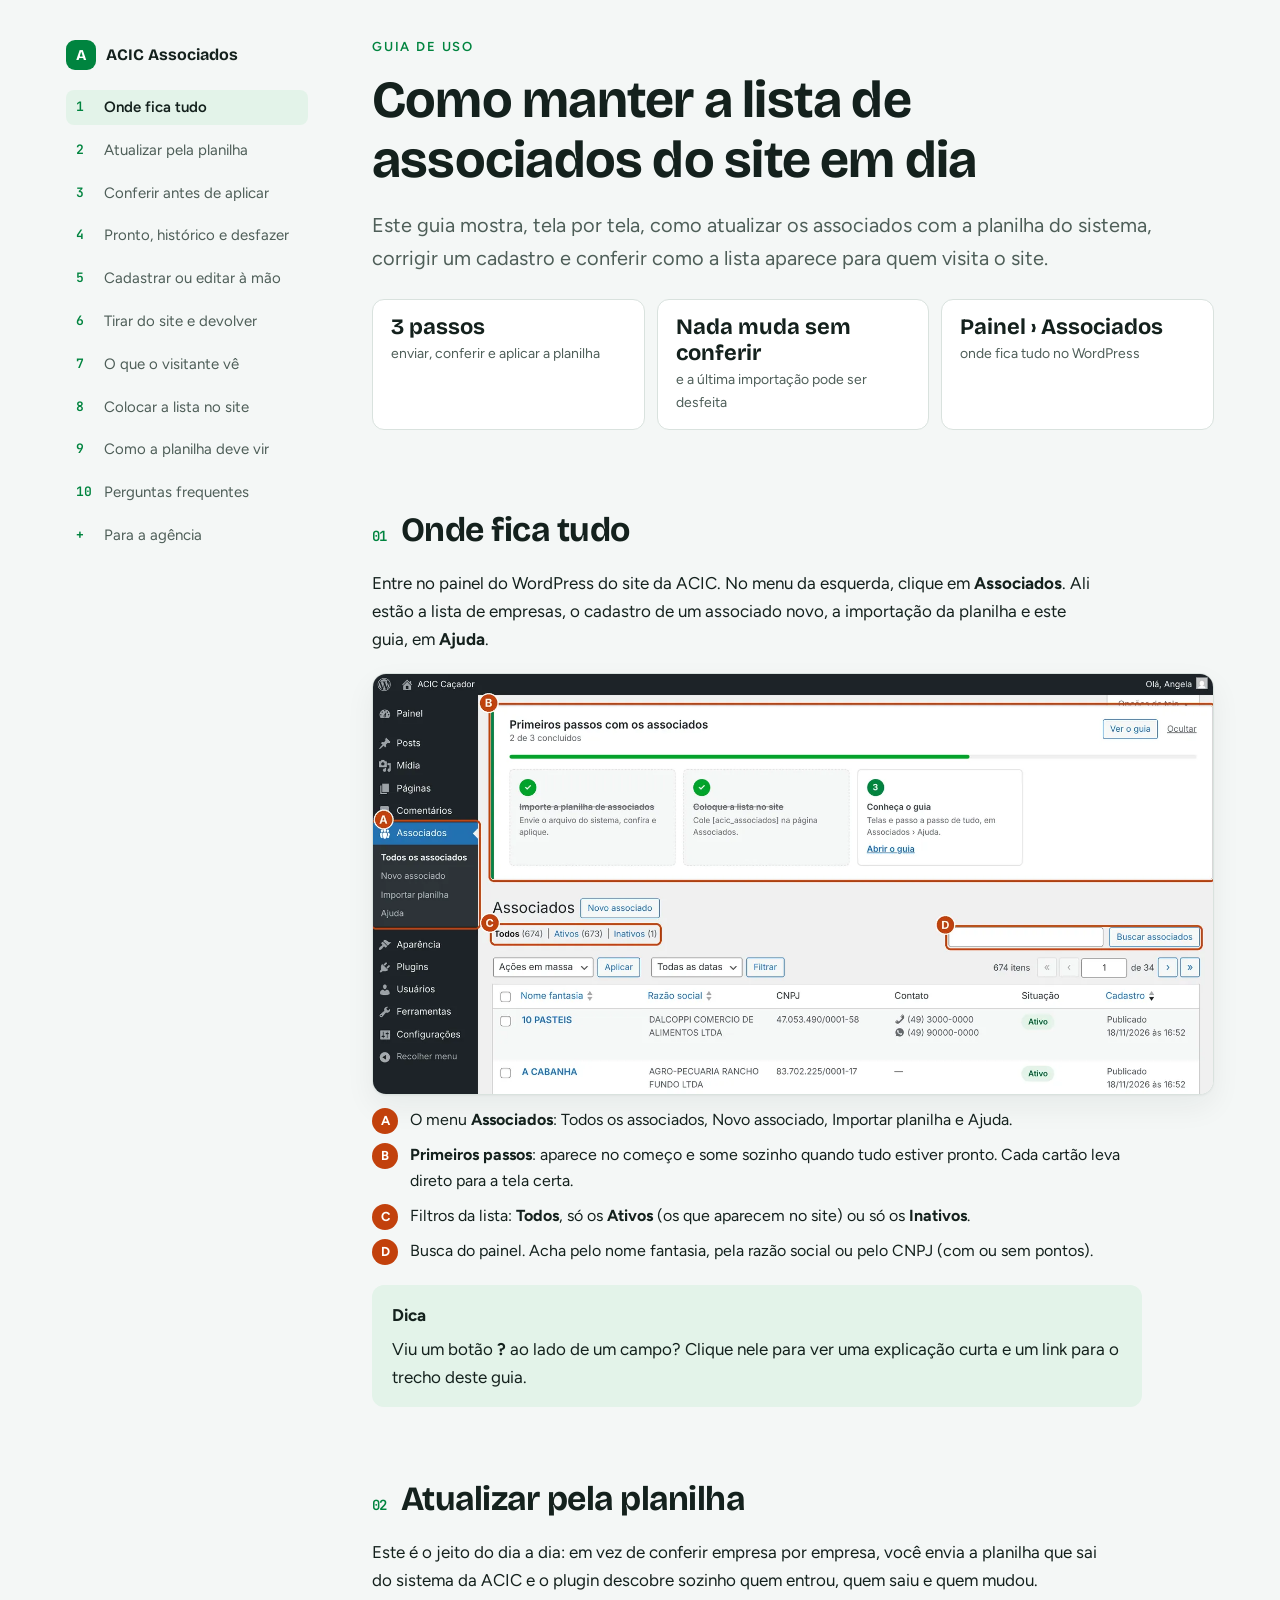
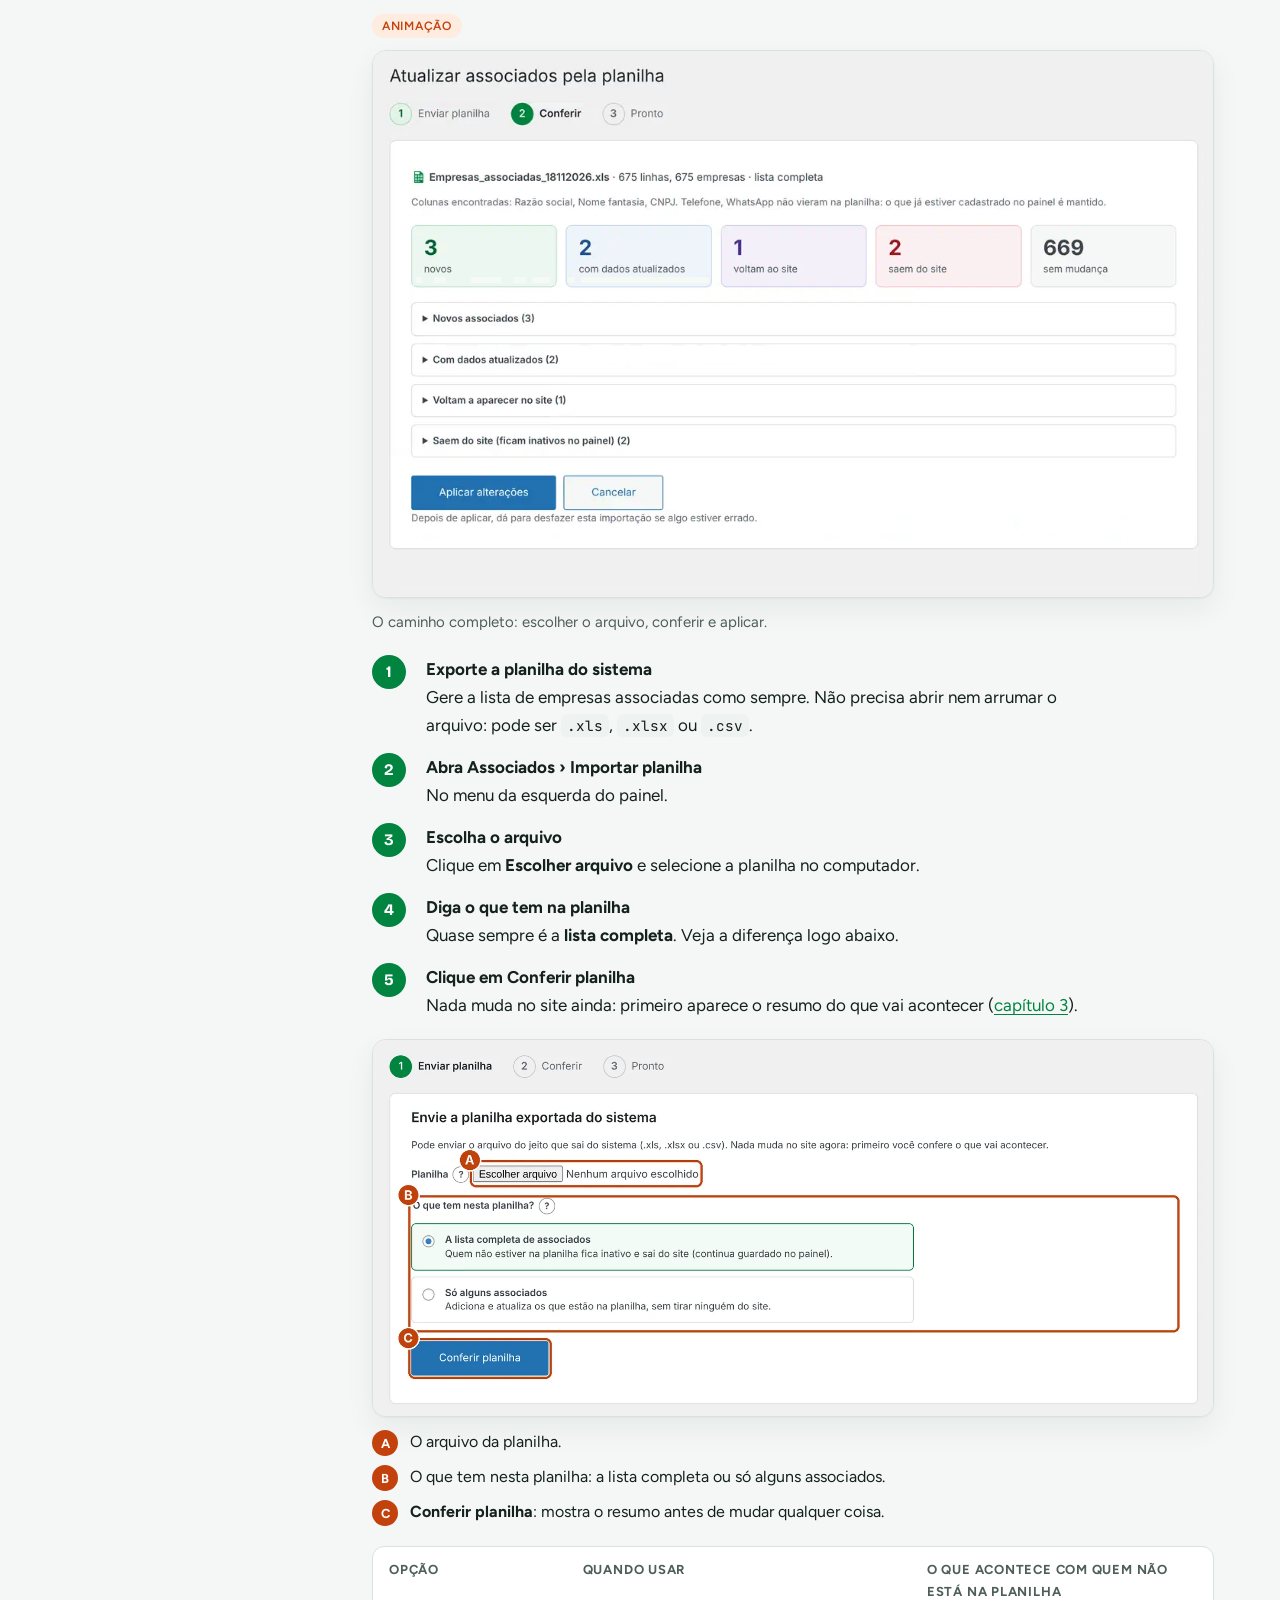
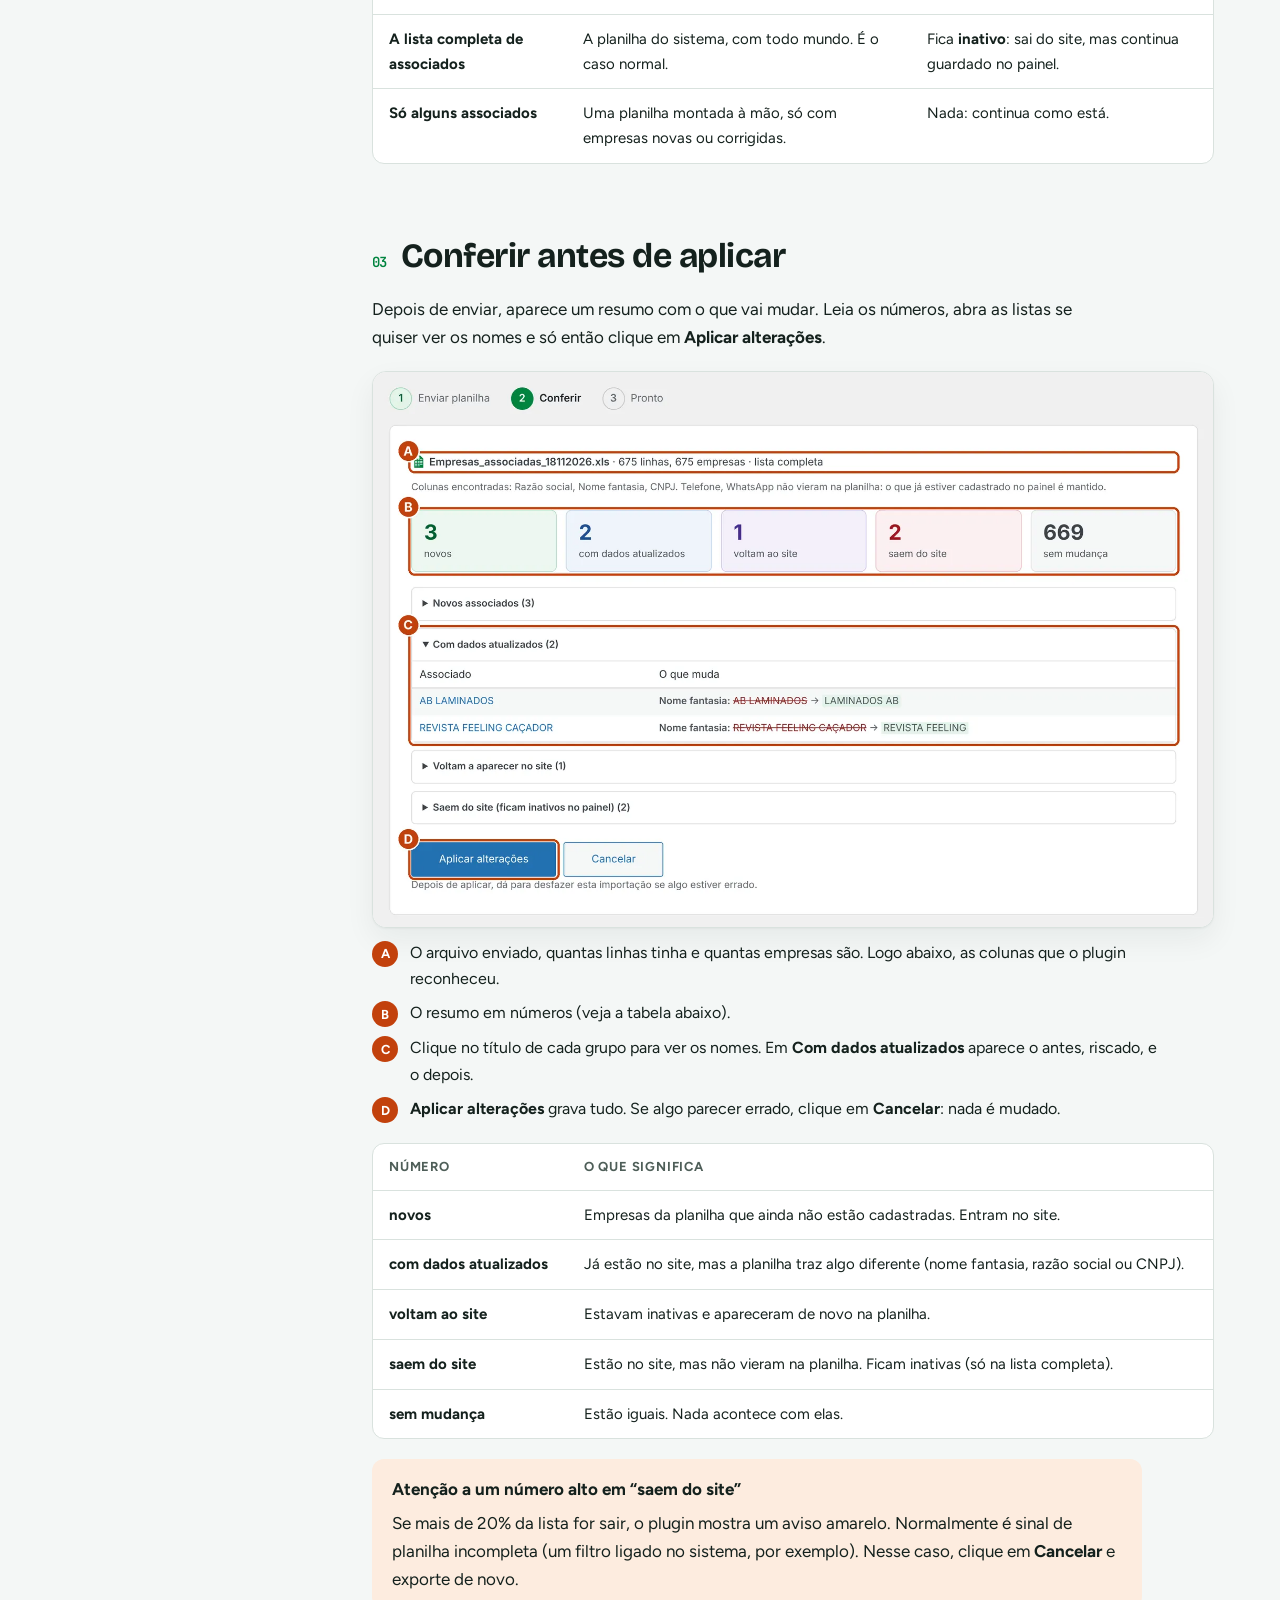
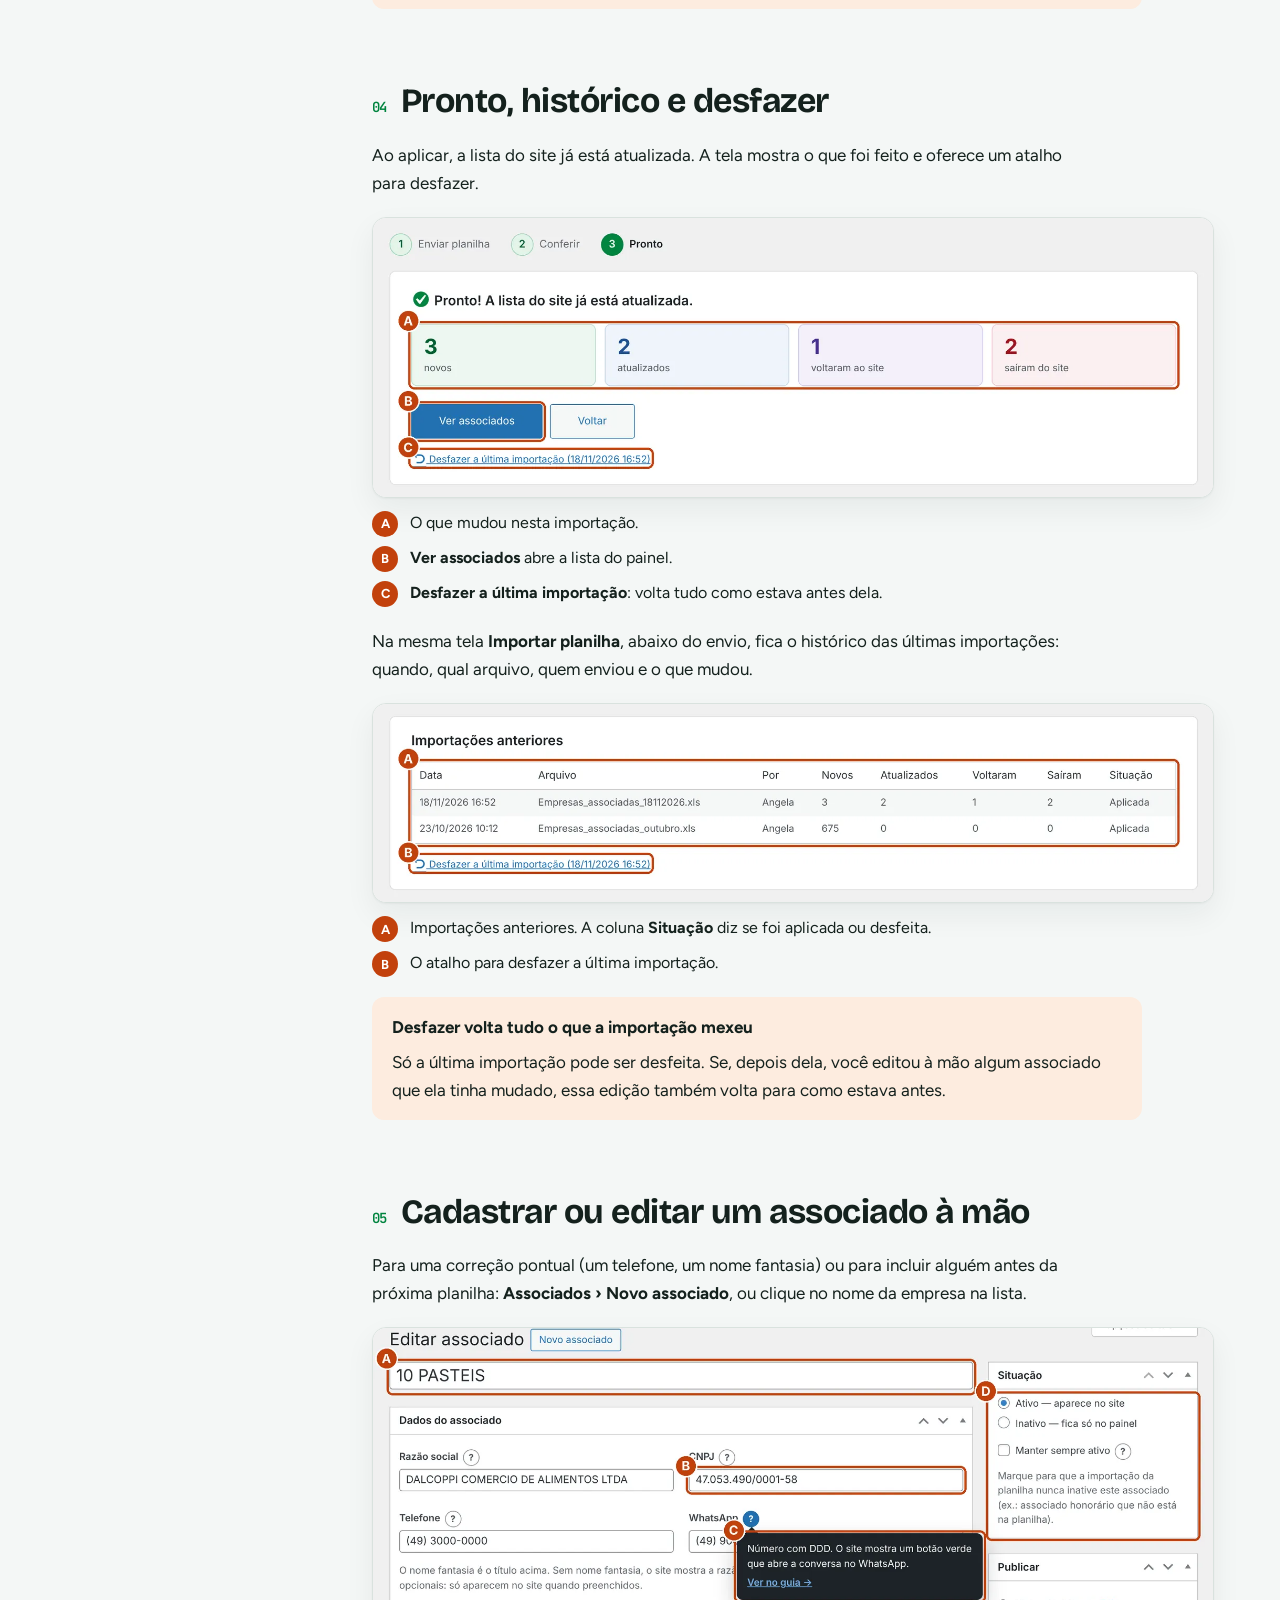
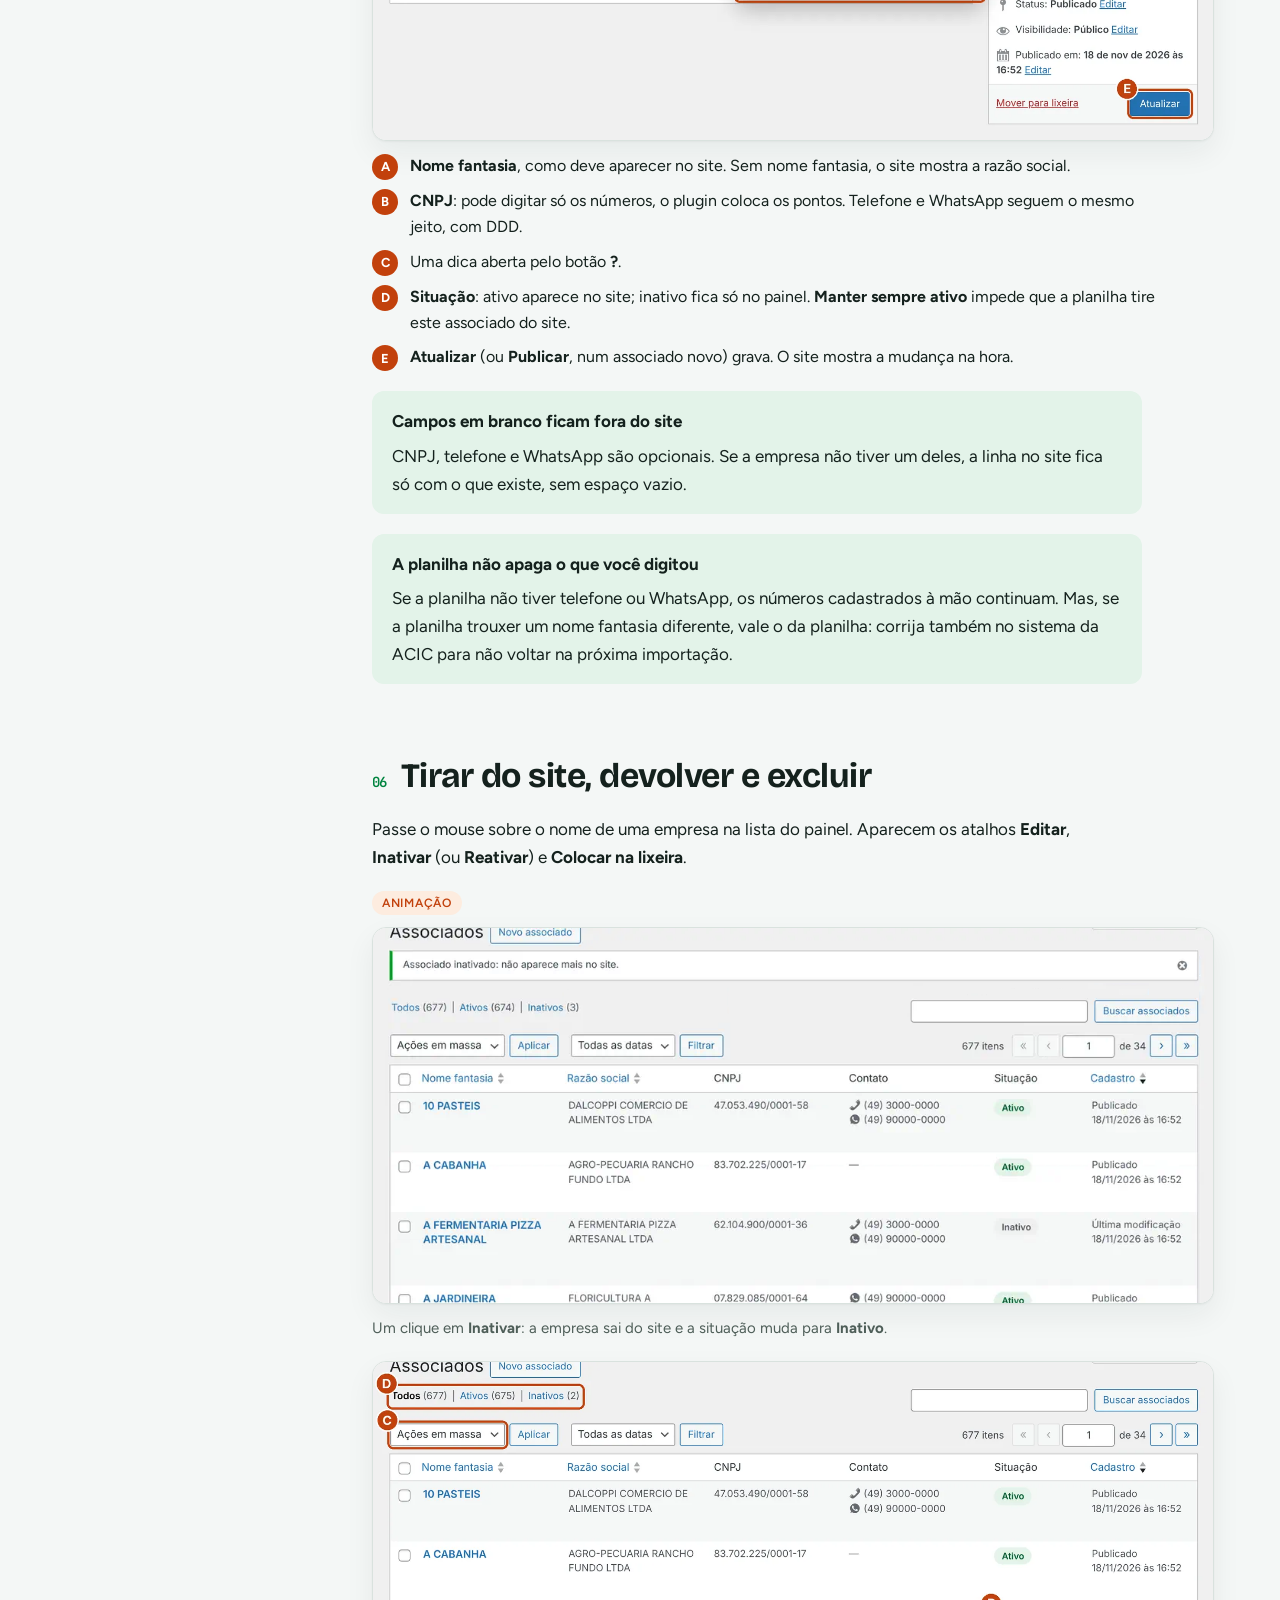
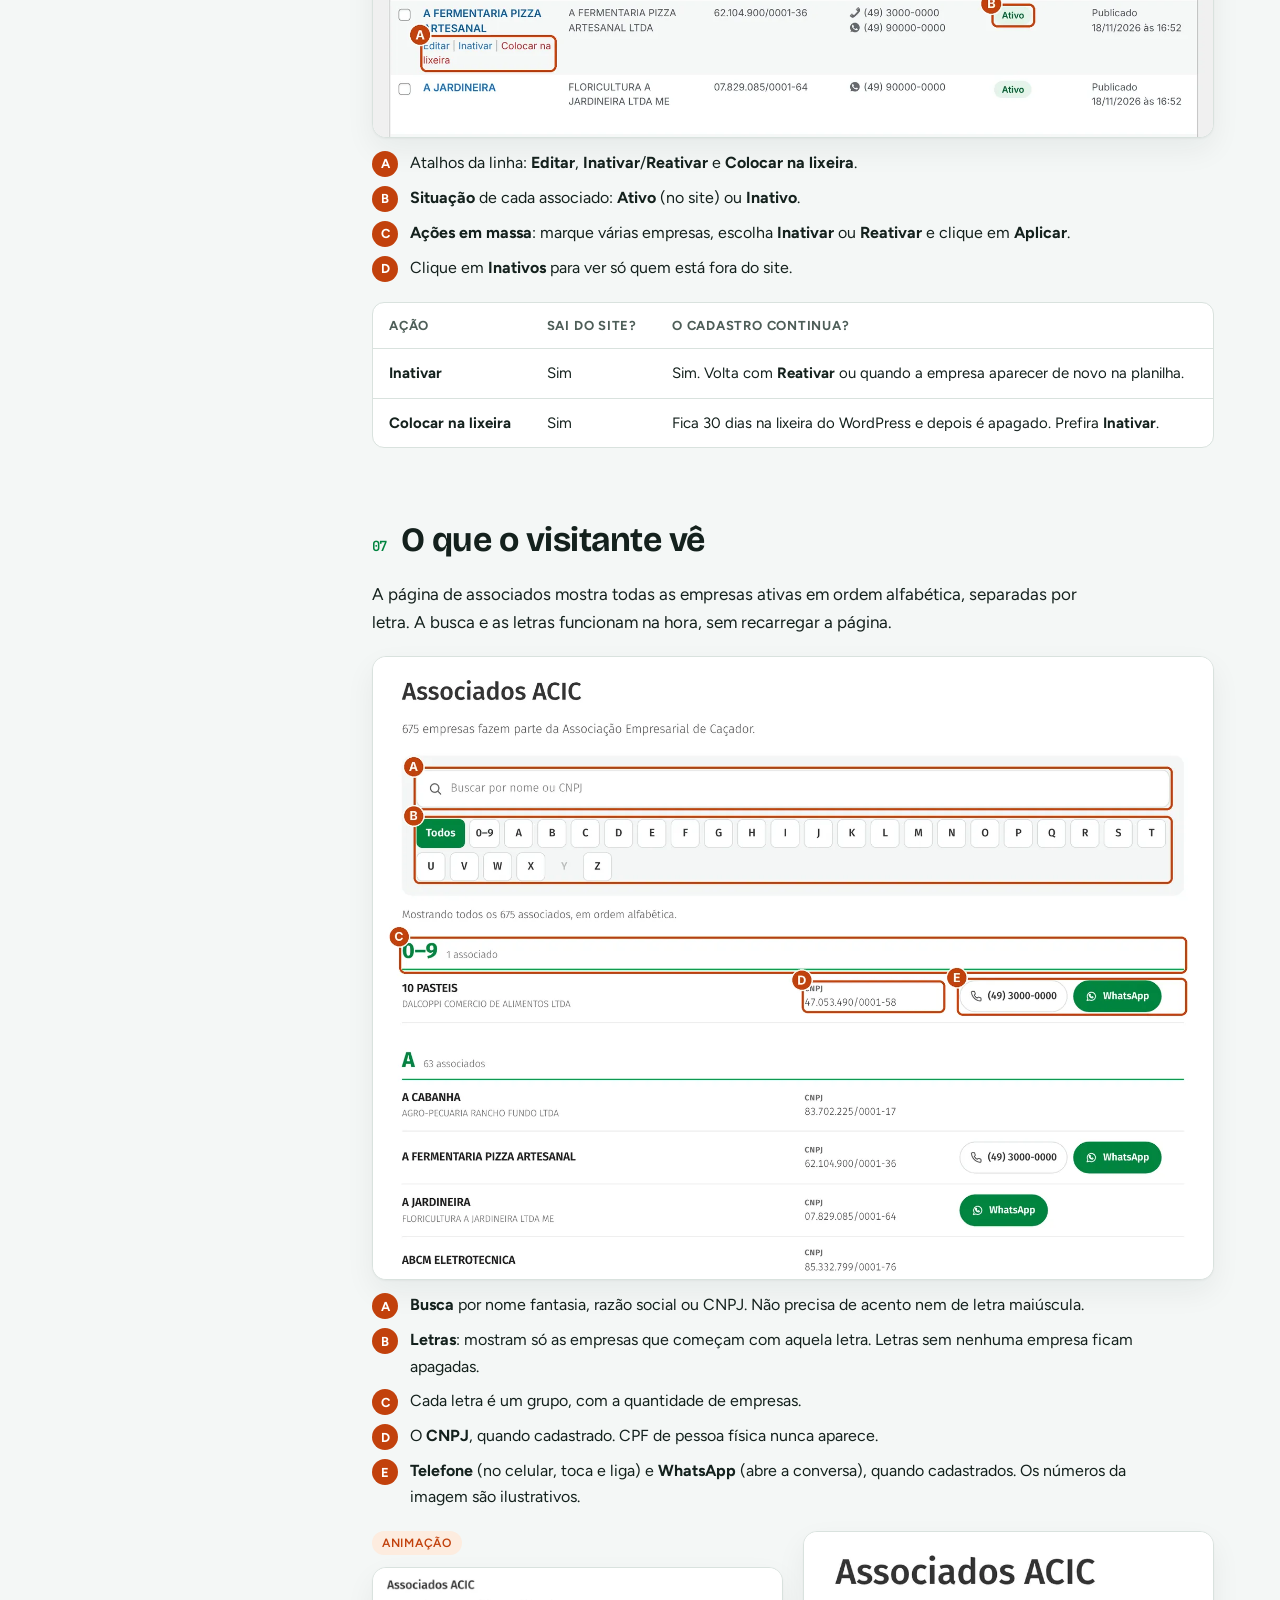
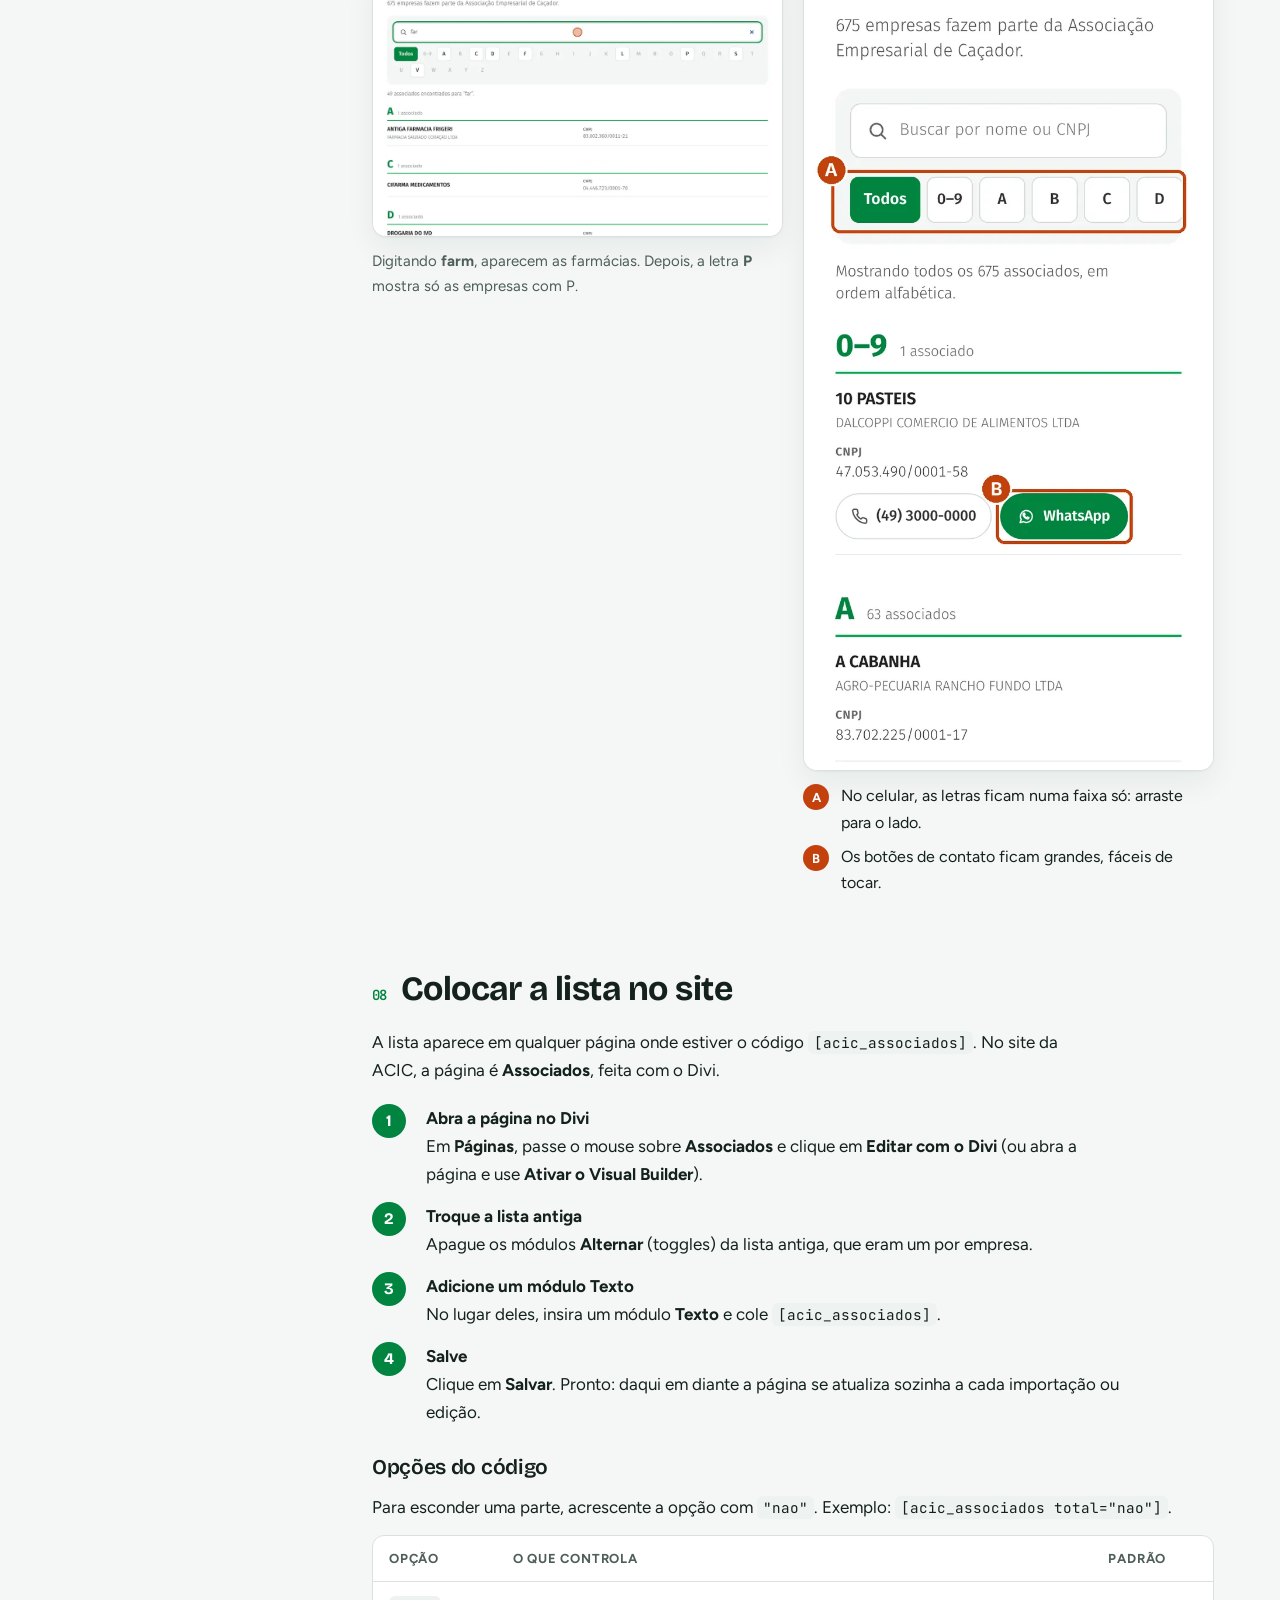
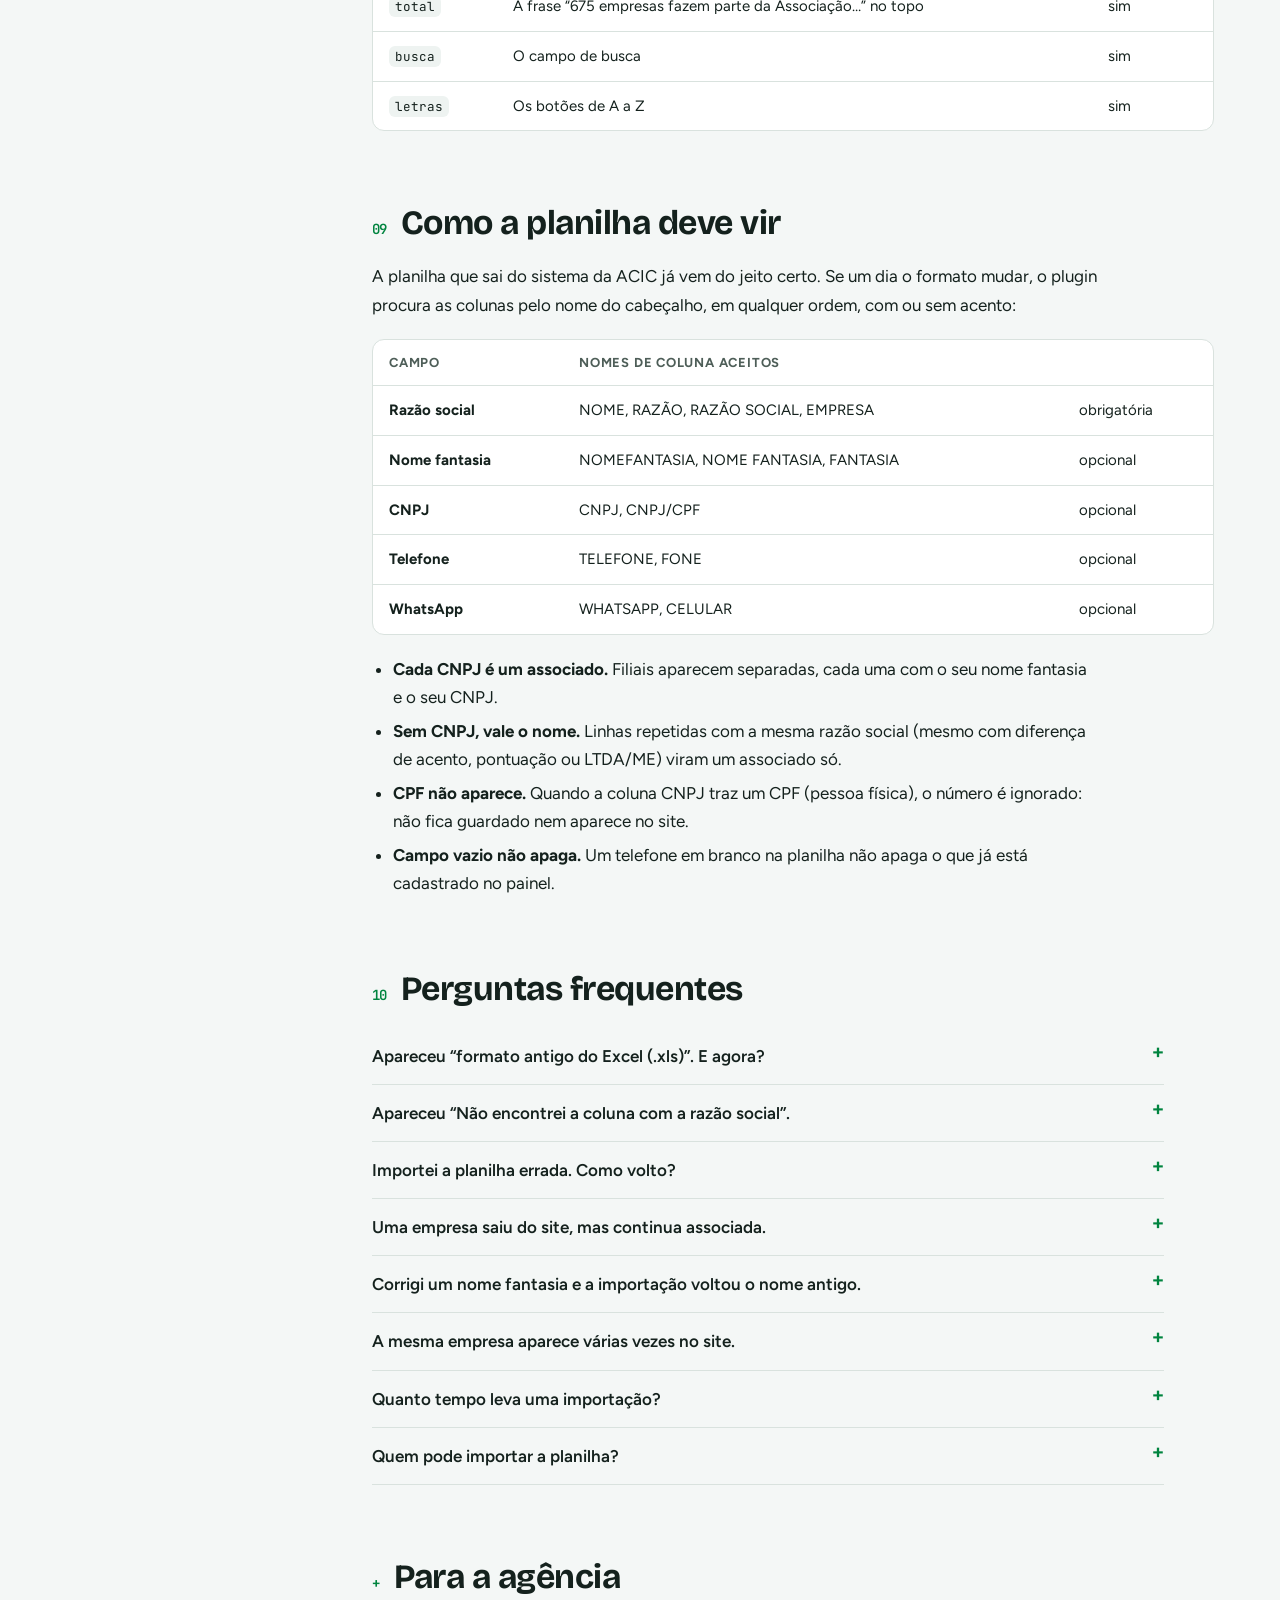
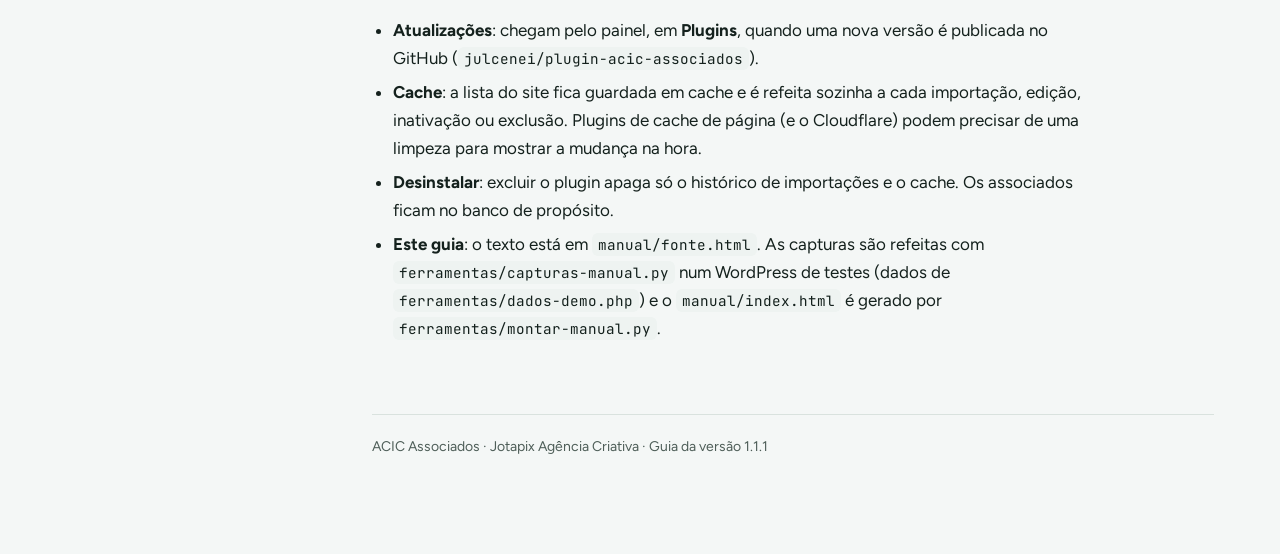
==== commit 1fa2e07c: "Versão 1.1.1: atualizações pelo repositório plugin-acic-associados Co-Authored-By: Claude Opus 5.5 <" ====
--- a/manual/index.html
+++ b/manual/index.html
@@ -417,14 +417,14 @@
     <section id="implantacao">
       <h2><small>+</small>Para a agência</h2>
       <ul>
-        <li><strong>Atualizações</strong>: chegam pelo painel, em <strong>Plugins</strong>, quando uma nova versão é publicada no GitHub (<code>julcenei/acic-associados</code>).</li>
+        <li><strong>Atualizações</strong>: chegam pelo painel, em <strong>Plugins</strong>, quando uma nova versão é publicada no GitHub (<code>julcenei/plugin-acic-associados</code>).</li>
         <li><strong>Cache</strong>: a lista do site fica guardada em cache e é refeita sozinha a cada importação, edição, inativação ou exclusão. Plugins de cache de página (e o Cloudflare) podem precisar de uma limpeza para mostrar a mudança na hora.</li>
         <li><strong>Desinstalar</strong>: excluir o plugin apaga só o histórico de importações e o cache. Os associados ficam no banco de propósito.</li>
         <li><strong>Este guia</strong>: o texto está em <code>manual/fonte.html</code>. As capturas são refeitas com <code>ferramentas/capturas-manual.py</code> num WordPress de testes (dados de <code>ferramentas/dados-demo.php</code>) e o <code>manual/index.html</code> é gerado por <code>ferramentas/montar-manual.py</code>.</li>
       </ul>
     </section>
 
-    <p class="rodape">ACIC Associados · Jotapix Agência Criativa · Guia da versão 1.1</p>
+    <p class="rodape">ACIC Associados · Jotapix Agência Criativa · Guia da versão 1.1.1</p>
   </main>
 </div>
 
